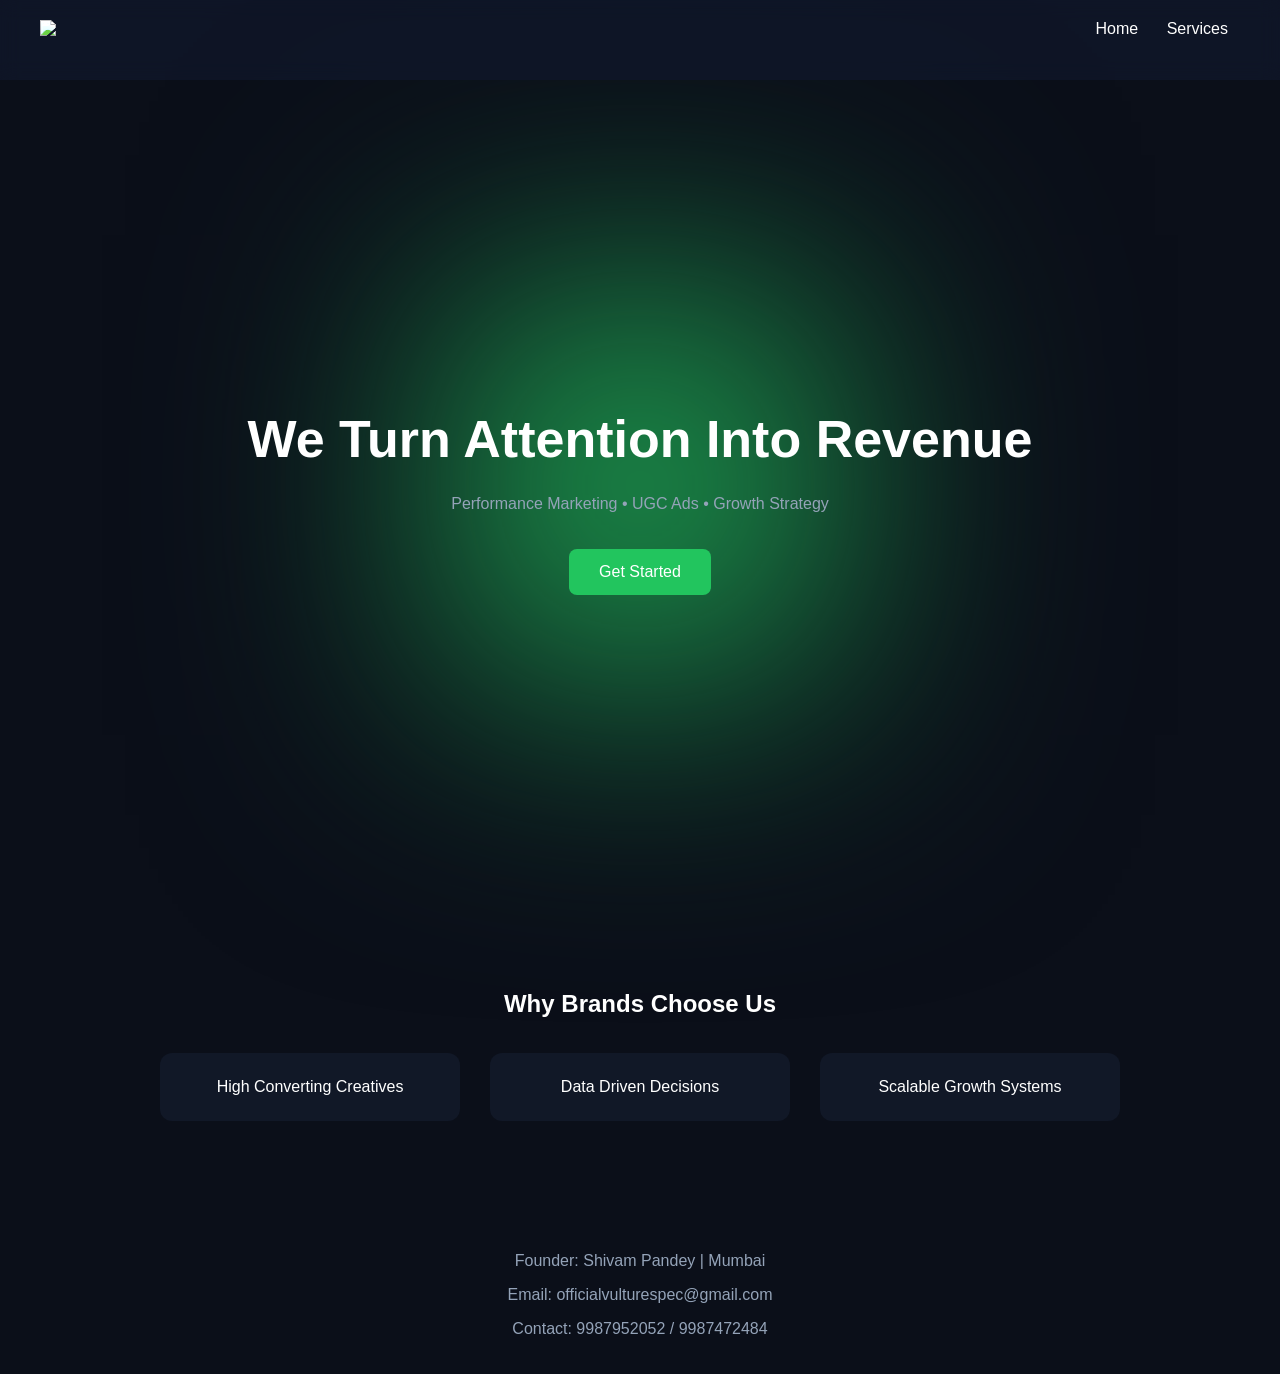
==== index.html @ 2febc440 "Add logo image to navigation bar" ====
<!DOCTYPE html>
<html>
<head>
<title>Vulture Spec Marketing Agency</title>
<meta name="viewport" content="width=device-width, initial-scale=1.0">

<style>
body{margin:0;font-family:Arial;background:#0b0f19;color:#fff;overflow-x:hidden}

/* NAV */
nav{display:flex;justify-content:space-between;padding:20px 40px;background:rgba(15,23,42,0.8);position:sticky;top:0;backdrop-filter:blur(10px)}
nav a{color:#fff;text-decoration:none;margin:0 12px}

/* HERO */
.hero{height:90vh;display:flex;flex-direction:column;justify-content:center;align-items:center;text-align:center;position:relative}

/* Animated gradient */
.hero::before{
content:"";
position:absolute;
width:500px;height:500px;
background:radial-gradient(circle,#22c55e,#0b0f19);
filter:blur(120px);
animation:move 6s infinite alternate;
z-index:-1;
}

@keyframes move{
0%{transform:translate(-100px,-50px)}
100%{transform:translate(100px,50px)}
}

h1{font-size:52px;margin-bottom:10px;animation:fade 1.5s ease}
p{color:#94a3b8;animation:fade 2s ease}

@keyframes fade{
from{opacity:0;transform:translateY(20px)}
to{opacity:1;transform:translateY(0)}
}

.btn{
margin-top:20px;
background:#22c55e;
padding:14px 30px;
color:#fff;
text-decoration:none;
border-radius:8px;
transition:0.3s;
}
.btn:hover{transform:scale(1.05)}

/* SECTION */
.section{padding:80px 20px;text-align:center}

.cards{display:flex;flex-wrap:wrap;justify-content:center}

.card{
background:#111827;
margin:15px;
padding:25px;
border-radius:12px;
width:250px;
transition:0.3s;
}
.card:hover{transform:translateY(-10px)}

/* SCROLL ANIMATION */
.hidden{opacity:0;transform:translateY(40px);transition:1s}
.show{opacity:1;transform:translateY(0)}

footer{padding:20px;text-align:center;color:#94a3b8}
</style>
</head>

<body>

<nav>
<img src="logo.png" style="height:40px; filter:brightness(1.2);">
<div>
<a href="index.html">Home</a>
<a href="services.html">Services</a>
</div>
</nav>

<div class="hero">
<h1>We Turn Attention Into Revenue</h1>
<p>Performance Marketing • UGC Ads • Growth Strategy</p>
<a href="services.html" class="btn">Get Started</a>
</div>

<div class="section">
<h2 class="hidden">Why Brands Choose Us</h2>

<div class="cards">
<div class="card hidden">High Converting Creatives</div>
<div class="card hidden">Data Driven Decisions</div>
<div class="card hidden">Scalable Growth Systems</div>
</div>
</div>

<footer>
<p>Founder: Shivam Pandey | Mumbai</p>
<p>Email: officialvulturespec@gmail.com</p>
<p>Contact: 9987952052 / 9987472484</p>
</footer>

<script>
// scroll animation
const observer = new IntersectionObserver(entries=>{
entries.forEach(entry=>{
if(entry.isIntersecting){
entry.target.classList.add("show");
}
});
});

document.querySelectorAll('.hidden').forEach(el=>observer.observe(el));
</script>

</body>
</html>
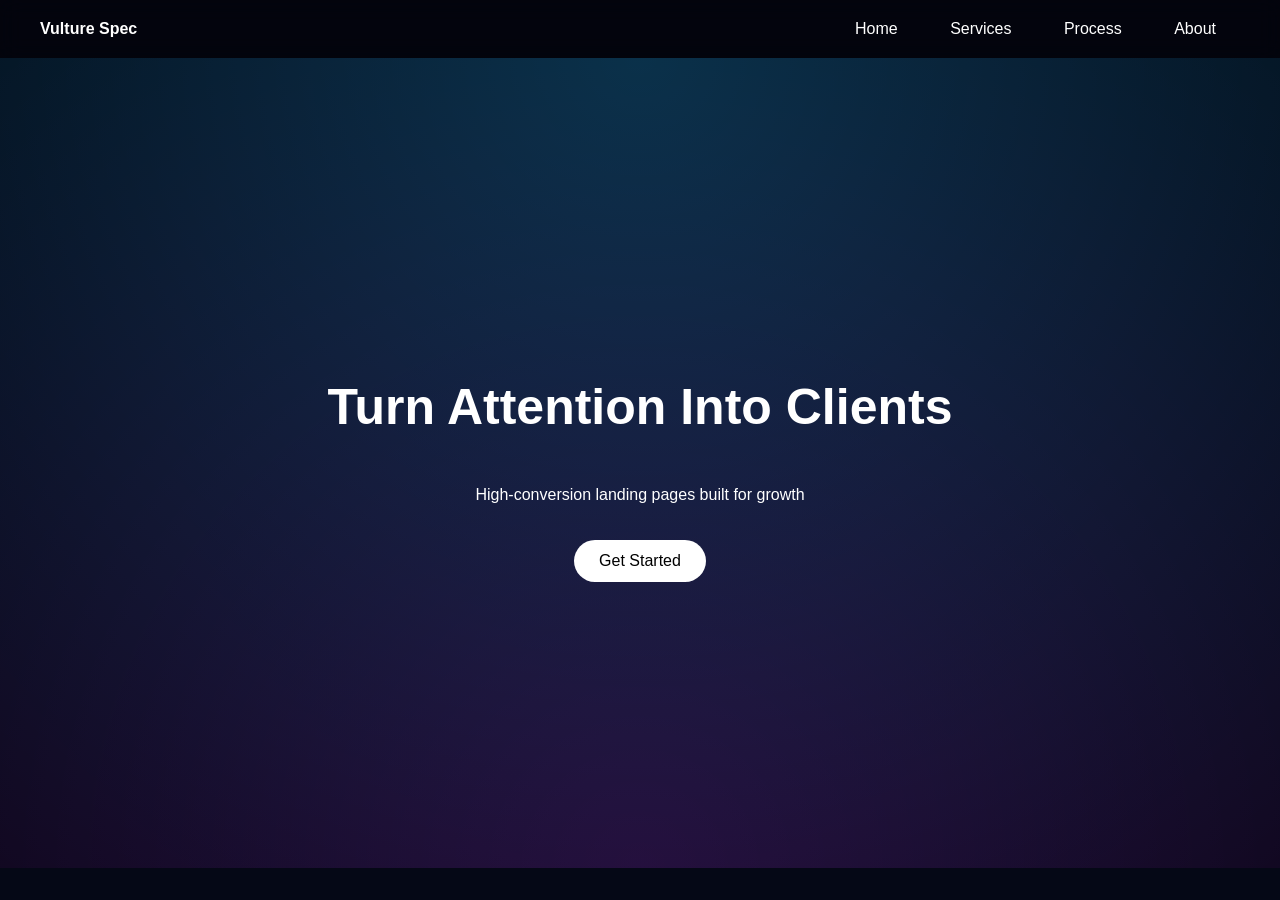
==== commit 0f7943df: "Revise index.html structure and content" ====
--- a/index.html
+++ b/index.html
@@ -1,121 +1,26 @@
 <!DOCTYPE html>
 <html>
 <head>
-<title>Vulture Spec Marketing Agency</title>
-<meta name="viewport" content="width=device-width, initial-scale=1.0">
-
-<style>
-body{margin:0;font-family:Arial;background:#0b0f19;color:#fff;overflow-x:hidden}
-
-/* NAV */
-nav{display:flex;justify-content:space-between;padding:20px 40px;background:rgba(15,23,42,0.8);position:sticky;top:0;backdrop-filter:blur(10px)}
-nav a{color:#fff;text-decoration:none;margin:0 12px}
-
-/* HERO */
-.hero{height:90vh;display:flex;flex-direction:column;justify-content:center;align-items:center;text-align:center;position:relative}
-
-/* Animated gradient */
-.hero::before{
-content:"";
-position:absolute;
-width:500px;height:500px;
-background:radial-gradient(circle,#22c55e,#0b0f19);
-filter:blur(120px);
-animation:move 6s infinite alternate;
-z-index:-1;
-}
-
-@keyframes move{
-0%{transform:translate(-100px,-50px)}
-100%{transform:translate(100px,50px)}
-}
-
-h1{font-size:52px;margin-bottom:10px;animation:fade 1.5s ease}
-p{color:#94a3b8;animation:fade 2s ease}
-
-@keyframes fade{
-from{opacity:0;transform:translateY(20px)}
-to{opacity:1;transform:translateY(0)}
-}
-
-.btn{
-margin-top:20px;
-background:#22c55e;
-padding:14px 30px;
-color:#fff;
-text-decoration:none;
-border-radius:8px;
-transition:0.3s;
-}
-.btn:hover{transform:scale(1.05)}
-
-/* SECTION */
-.section{padding:80px 20px;text-align:center}
-
-.cards{display:flex;flex-wrap:wrap;justify-content:center}
-
-.card{
-background:#111827;
-margin:15px;
-padding:25px;
-border-radius:12px;
-width:250px;
-transition:0.3s;
-}
-.card:hover{transform:translateY(-10px)}
-
-/* SCROLL ANIMATION */
-.hidden{opacity:0;transform:translateY(40px);transition:1s}
-.show{opacity:1;transform:translateY(0)}
-
-footer{padding:20px;text-align:center;color:#94a3b8}
-</style>
+  <title>Vulture Spec - Home</title>
+  <link rel="stylesheet" href="style.css">
 </head>
-
 <body>
 
-<nav>
-<img src="logo.png" style="height:40px; filter:brightness(1.2);">
-<div>
-<a href="index.html">Home</a>
-<a href="services.html">Services</a>
+<div class="nav">
+  <div><b>Vulture Spec</b></div>
+  <div>
+    <a href="index.html">Home</a>
+    <a href="services.html">Services</a>
+    <a href="process.html">Process</a>
+    <a href="about.html">About</a>
+  </div>
 </div>
-</nav>
 
 <div class="hero">
-<h1>We Turn Attention Into Revenue</h1>
-<p>Performance Marketing • UGC Ads • Growth Strategy</p>
-<a href="services.html" class="btn">Get Started</a>
+  <h1>Turn Attention Into Clients</h1>
+  <p>High-conversion landing pages built for growth</p>
+  <a class="btn" href="services.html">Get Started</a>
 </div>
-
-<div class="section">
-<h2 class="hidden">Why Brands Choose Us</h2>
-
-<div class="cards">
-<div class="card hidden">High Converting Creatives</div>
-<div class="card hidden">Data Driven Decisions</div>
-<div class="card hidden">Scalable Growth Systems</div>
-</div>
-</div>
-
-<footer>
-<p>Founder: Shivam Pandey | Mumbai</p>
-<p>Email: officialvulturespec@gmail.com</p>
-<p>Contact: 9987952052 / 9987472484</p>
-</footer>
-
-<script>
-// scroll animation
-const observer = new IntersectionObserver(entries=>{
-entries.forEach(entry=>{
-if(entry.isIntersecting){
-entry.target.classList.add("show");
-}
-});
-});
-
-document.querySelectorAll('.hidden').forEach(el=>observer.observe(el));
-</script>
 
 </body>
 </html>
--- a/style.css
+++ b/style.css
@@ -0,0 +1,89 @@
+body {
+  margin: 0;
+  font-family: Arial, sans-serif;
+  background: #050816;
+  color: white;
+  overflow-x: hidden;
+}
+
+a {
+  color: white;
+  text-decoration: none;
+}
+
+.nav {
+  display: flex;
+  justify-content: space-between;
+  padding: 20px 40px;
+  background: rgba(0,0,0,0.4);
+  backdrop-filter: blur(10px);
+  position: sticky;
+  top: 0;
+}
+
+.nav a {
+  margin: 0 10px;
+  padding: 8px 14px;
+  border-radius: 20px;
+  transition: 0.3s;
+}
+
+.nav a:hover {
+  background: white;
+  color: black;
+}
+
+.hero {
+  height: 90vh;
+  display: flex;
+  align-items: center;
+  justify-content: center;
+  text-align: center;
+  flex-direction: column;
+  background: radial-gradient(circle at top, #00d4ff33, transparent),
+              radial-gradient(circle at bottom, #ff00ff22, transparent);
+}
+
+h1 {
+  font-size: 50px;
+  animation: float 4s ease-in-out infinite;
+}
+
+@keyframes float {
+  0% { transform: translateY(0px); }
+  50% { transform: translateY(-10px); }
+  100% { transform: translateY(0px); }
+}
+
+.btn {
+  padding: 12px 25px;
+  background: white;
+  color: black;
+  border-radius: 30px;
+  margin-top: 20px;
+  display: inline-block;
+  transition: 0.3s;
+}
+
+.btn:hover {
+  transform: scale(1.1);
+}
+
+.section {
+  padding: 80px 40px;
+  text-align: center;
+}
+
+.card {
+  background: rgba(255,255,255,0.05);
+  padding: 20px;
+  border-radius: 20px;
+  margin: 20px;
+  display: inline-block;
+  width: 250px;
+  transition: 0.3s;
+}
+
+.card:hover {
+  transform: translateY(-10px);
+}
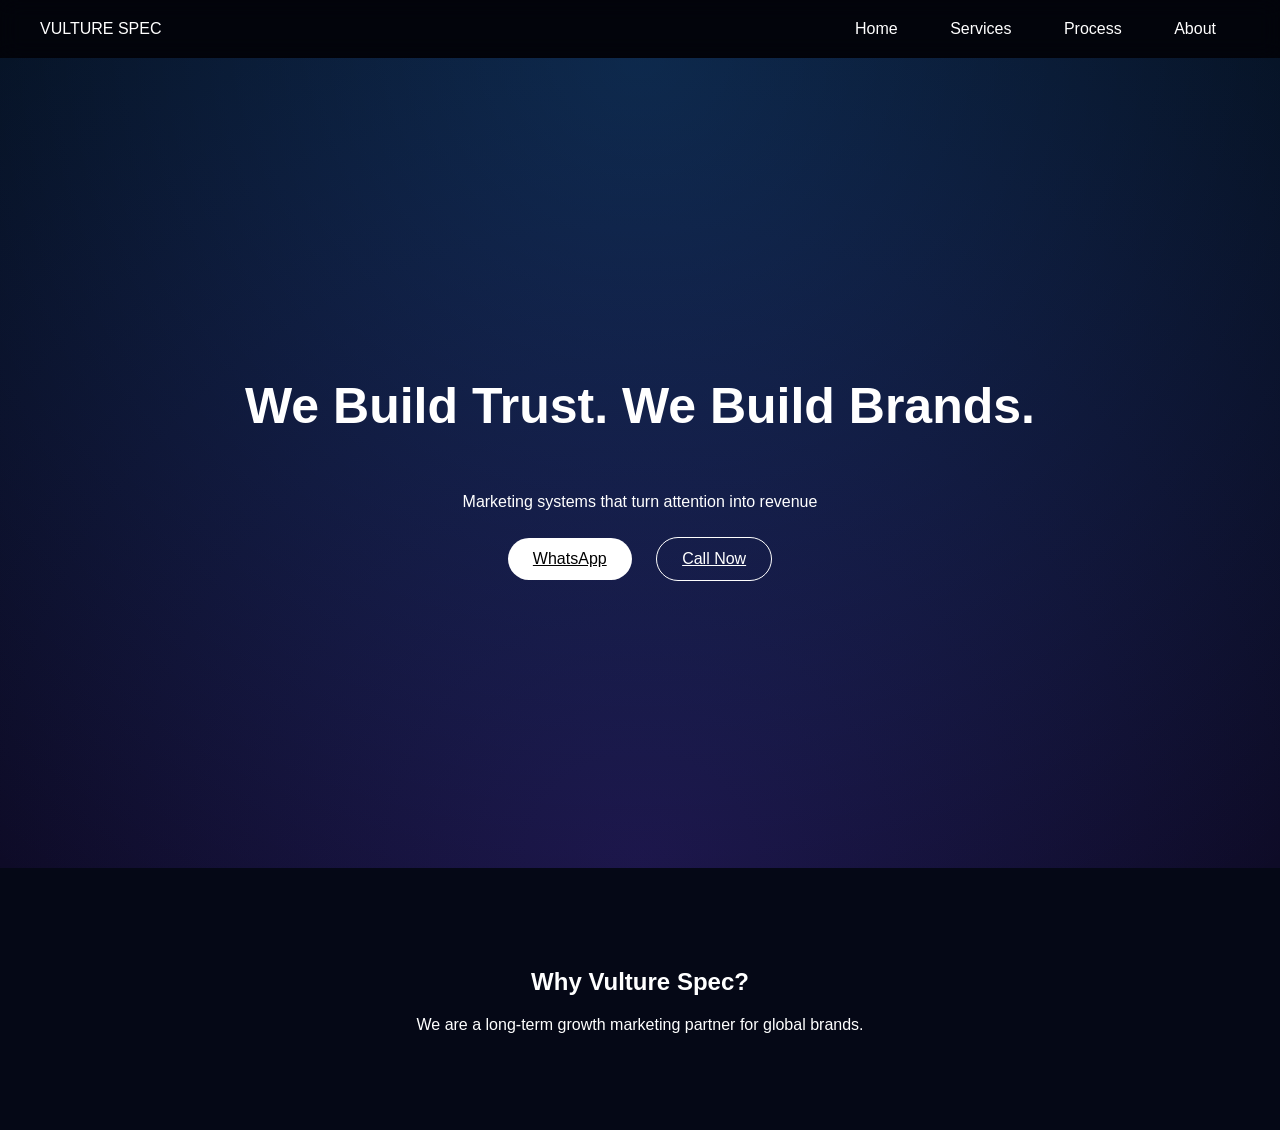
==== commit 97f04016: "Revise homepage title and hero section content Updated the title and content for the homepage, enhan" ====
--- a/index.html
+++ b/index.html
@@ -1,13 +1,15 @@
 <!DOCTYPE html>
 <html>
 <head>
-  <title>Vulture Spec - Home</title>
-  <link rel="stylesheet" href="style.css">
+  <meta charset="UTF-8" />
+  <meta name="viewport" content="width=device-width, initial-scale=1.0"/>
+  <title>Vulture Spec - Marketing Agency</title>
+  <link rel="stylesheet" href="style.css"/>
 </head>
 <body>
 
 <div class="nav">
-  <div><b>Vulture Spec</b></div>
+  <div class="logo">VULTURE SPEC</div>
   <div>
     <a href="index.html">Home</a>
     <a href="services.html">Services</a>
@@ -16,11 +18,20 @@
   </div>
 </div>
 
-<div class="hero">
-  <h1>Turn Attention Into Clients</h1>
-  <p>High-conversion landing pages built for growth</p>
-  <a class="btn" href="services.html">Get Started</a>
-</div>
+<section class="hero">
+  <h1>We Build Trust. We Build Brands.</h1>
+  <p>Marketing systems that turn attention into revenue</p>
+
+  <div class="cta">
+    <a class="btn" href="https://wa.me/919987952052" target="_blank">WhatsApp</a>
+    <a class="btn outline" href="tel:9987472484">Call Now</a>
+  </div>
+</section>
+
+<section class="section">
+  <h2>Why Vulture Spec?</h2>
+  <p>We are a long-term growth marketing partner for global brands.</p>
+</section>
 
 </body>
 </html>
--- a/style.css
+++ b/style.css
@@ -1,21 +1,16 @@
 body {
   margin: 0;
-  font-family: Arial, sans-serif;
+  font-family: Arial;
   background: #050816;
   color: white;
-  overflow-x: hidden;
 }
 
-a {
-  color: white;
-  text-decoration: none;
-}
-
+/* NAV */
 .nav {
   display: flex;
   justify-content: space-between;
   padding: 20px 40px;
-  background: rgba(0,0,0,0.4);
+  background: rgba(0,0,0,0.5);
   backdrop-filter: blur(10px);
   position: sticky;
   top: 0;
@@ -23,9 +18,10 @@
 
 .nav a {
   margin: 0 10px;
+  color: white;
+  text-decoration: none;
   padding: 8px 14px;
   border-radius: 20px;
-  transition: 0.3s;
 }
 
 .nav a:hover {
@@ -33,35 +29,38 @@
   color: black;
 }
 
+/* HERO */
 .hero {
   height: 90vh;
   display: flex;
+  flex-direction: column;
   align-items: center;
   justify-content: center;
   text-align: center;
-  flex-direction: column;
-  background: radial-gradient(circle at top, #00d4ff33, transparent),
-              radial-gradient(circle at bottom, #ff00ff22, transparent);
+
+  background: radial-gradient(circle at top, #1aa7ff33, transparent),
+              radial-gradient(circle at bottom, #7b2ff733, transparent);
 }
 
-h1 {
+.hero h1 {
   font-size: 50px;
   animation: float 4s ease-in-out infinite;
 }
 
 @keyframes float {
-  0% { transform: translateY(0px); }
-  50% { transform: translateY(-10px); }
-  100% { transform: translateY(0px); }
+  0% { transform: translateY(0); }
+  50% { transform: translateY(-12px); }
+  100% { transform: translateY(0); }
 }
 
+/* BUTTON */
 .btn {
+  display: inline-block;
   padding: 12px 25px;
   background: white;
   color: black;
   border-radius: 30px;
-  margin-top: 20px;
-  display: inline-block;
+  margin: 10px;
   transition: 0.3s;
 }
 
@@ -69,18 +68,31 @@
   transform: scale(1.1);
 }
 
+.outline {
+  background: transparent;
+  border: 1px solid white;
+  color: white;
+}
+
+/* SECTIONS */
 .section {
   padding: 80px 40px;
   text-align: center;
 }
 
+/* CARDS */
+.grid {
+  display: flex;
+  flex-wrap: wrap;
+  justify-content: center;
+}
+
 .card {
   background: rgba(255,255,255,0.05);
   padding: 20px;
+  margin: 15px;
   border-radius: 20px;
-  margin: 20px;
-  display: inline-block;
-  width: 250px;
+  width: 220px;
   transition: 0.3s;
 }
 
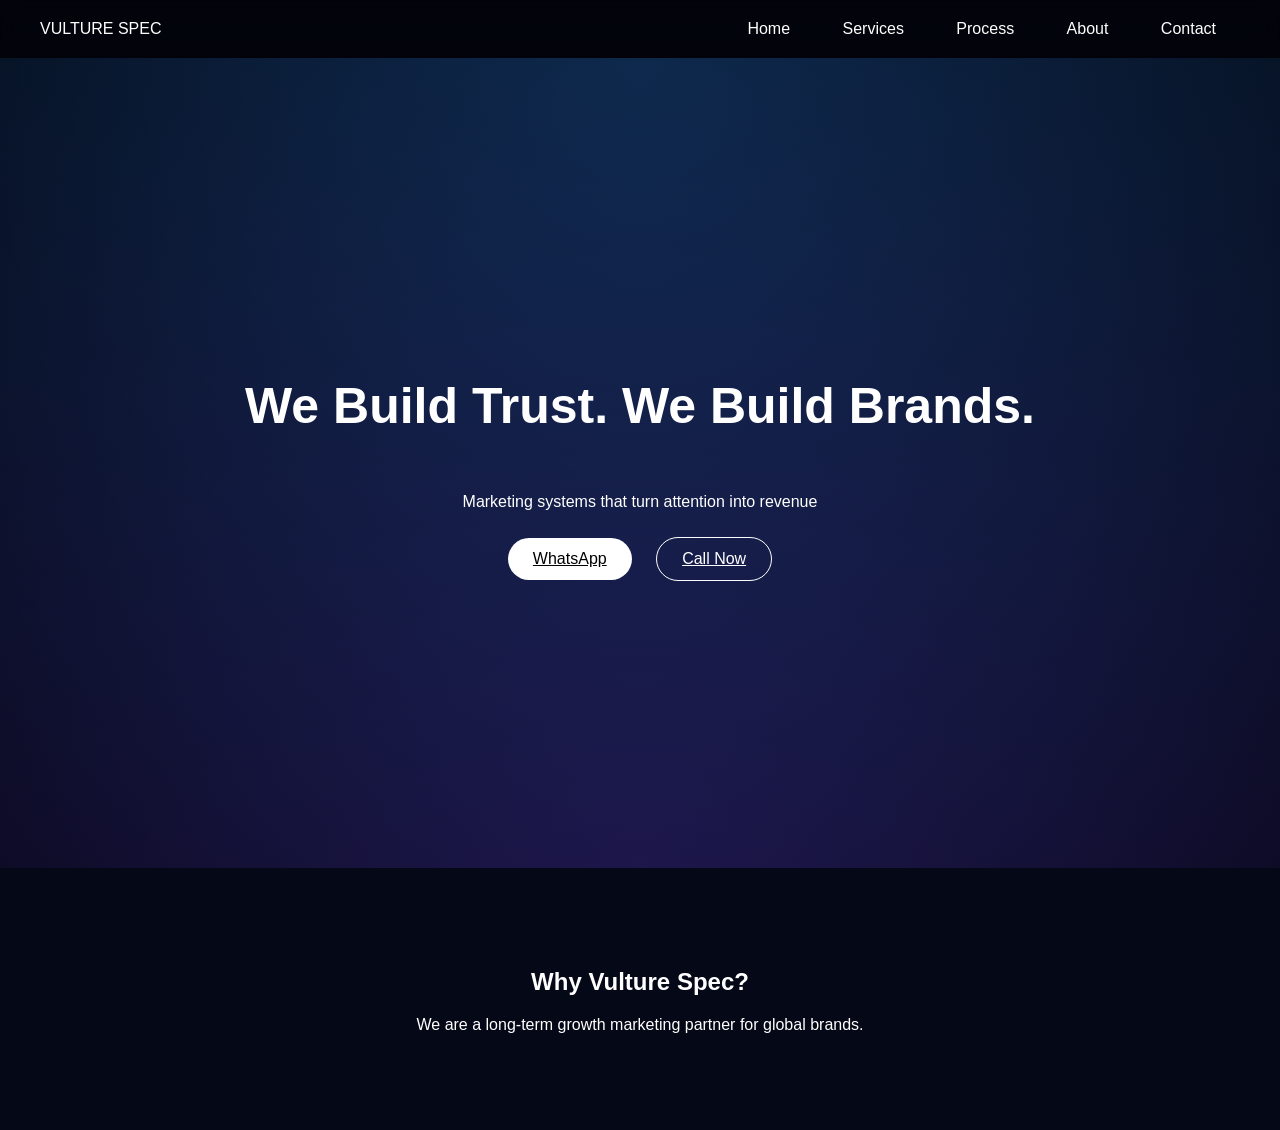
==== commit c3e81a0f: "Add 'Contact' link to navigation" ====
--- a/index.html
+++ b/index.html
@@ -15,6 +15,7 @@
     <a href="services.html">Services</a>
     <a href="process.html">Process</a>
     <a href="about.html">About</a>
+    <a href="contact.html">Contact</a>
   </div>
 </div>
 
--- a/style.css
+++ b/style.css
@@ -99,3 +99,32 @@
 .card:hover {
   transform: translateY(-10px);
 }
+@media (max-width: 768px) {
+
+.nav {
+    flex-direction: column;
+    align-items: center;
+}
+
+.nav a {
+    margin: 10px 0;
+}
+
+.hero h1 {
+    font-size: 36px;
+    text-align: center;
+}
+
+.hero p {
+    text-align: center;
+    font-size: 16px;
+}
+
+.btn {
+    display: block;
+    width: 80%;
+    margin: 10px auto;
+    text-align: center;
+}
+
+}
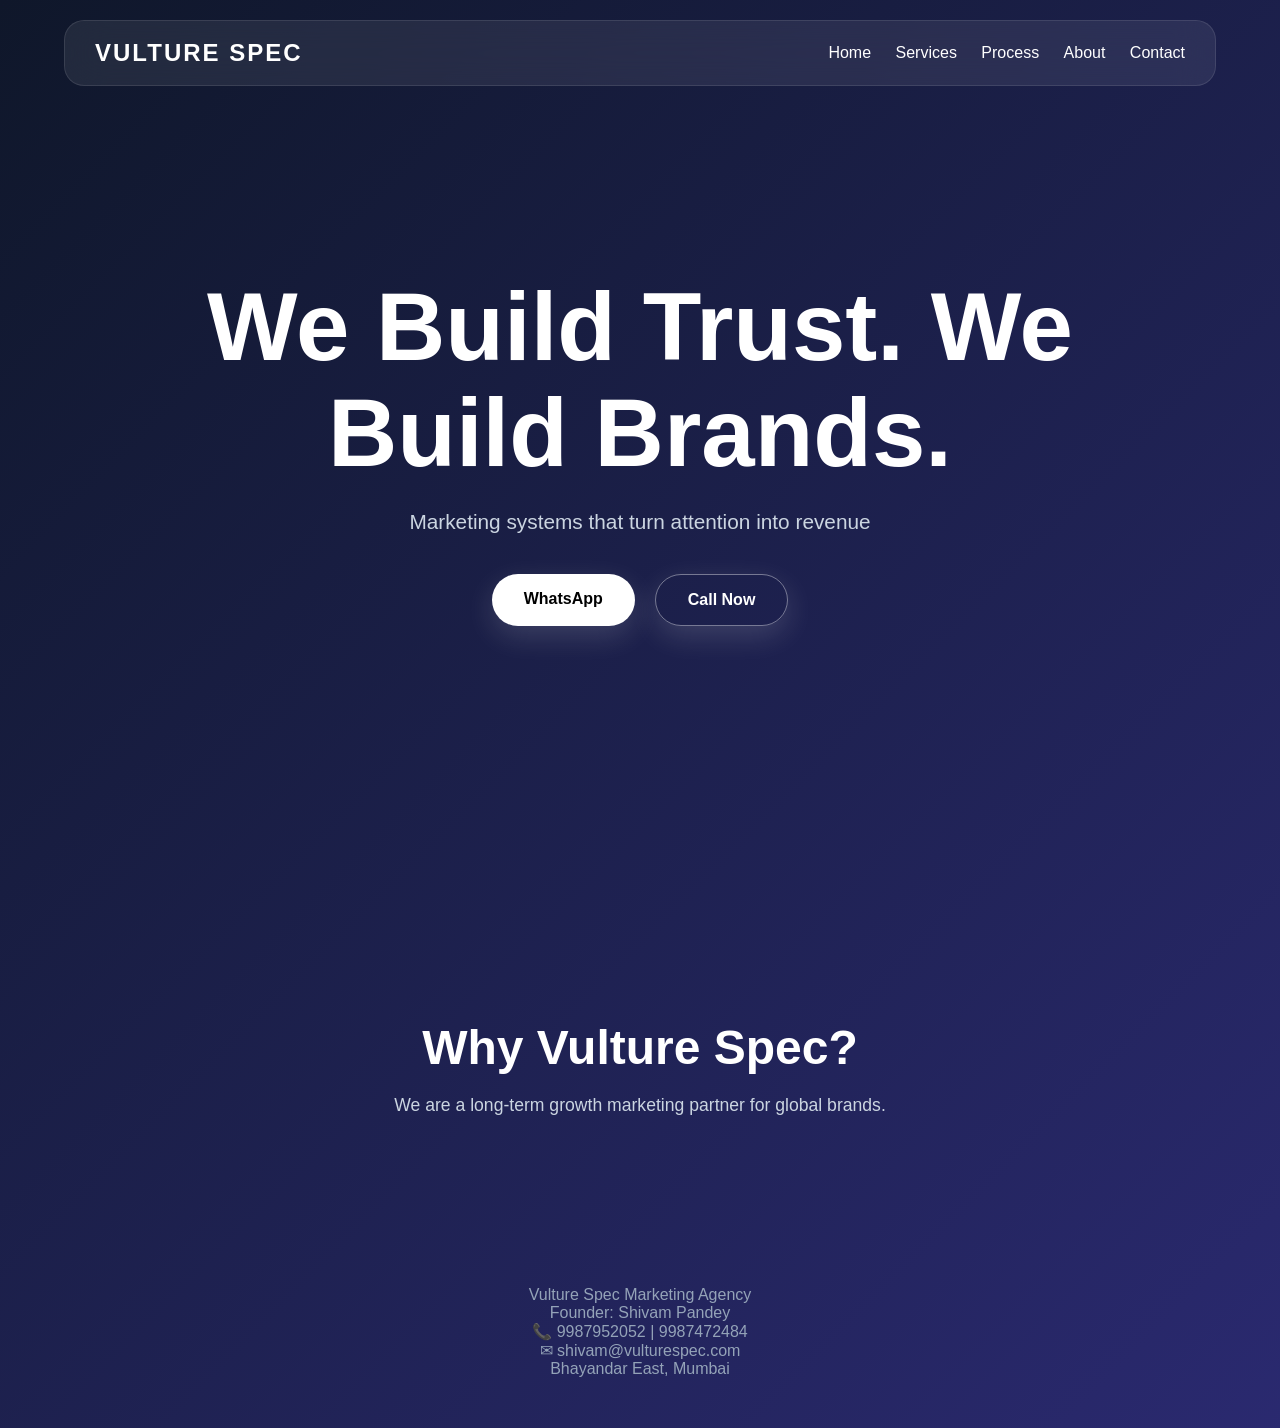
==== commit 48f0be27: "Add footer with contact and founder information Added footer section with contact information and fo" ====
--- a/index.html
+++ b/index.html
@@ -34,5 +34,18 @@
   <p>We are a long-term growth marketing partner for global brands.</p>
 </section>
 
+  <footer>
+
+<p>Vulture Spec Marketing Agency</p>
+
+<p>Founder: Shivam Pandey</p>
+
+<p>📞 9987952052 | 9987472484</p>
+
+<p>✉ shivam@vulturespec.com</p>
+
+<p>Bhayandar East, Mumbai</p>
+
+</footer>
 </body>
 </html>
--- a/style.css
+++ b/style.css
@@ -1,130 +1,321 @@
-body {
-  margin: 0;
-  font-family: Arial;
-  background: #050816;
-  color: white;
-}
-
-/* NAV */
-.nav {
-  display: flex;
-  justify-content: space-between;
-  padding: 20px 40px;
-  background: rgba(0,0,0,0.5);
-  backdrop-filter: blur(10px);
-  position: sticky;
-  top: 0;
-}
-
-.nav a {
-  margin: 0 10px;
-  color: white;
-  text-decoration: none;
-  padding: 8px 14px;
-  border-radius: 20px;
-}
-
-.nav a:hover {
-  background: white;
-  color: black;
+*{
+margin:0;
+padding:0;
+box-sizing:border-box;
+}
+
+html{
+scroll-behavior:smooth;
+}
+
+body{
+font-family:Inter,Segoe UI,sans-serif;
+color:white;
+overflow-x:hidden;
+
+background:linear-gradient(
+-45deg,
+#020617,
+#0f172a,
+#1e1b4b,
+#312e81,
+#0f172a
+);
+
+background-size:500% 500%;
+
+animation:gradientMove 15s ease infinite;
+}
+
+@keyframes gradientMove{
+0%{background-position:0% 50%;}
+50%{background-position:100% 50%;}
+100%{background-position:0% 50%;}
+}
+
+/* NAVBAR */
+
+.nav{
+position:fixed;
+top:20px;
+left:50%;
+transform:translateX(-50%);
+
+width:90%;
+max-width:1200px;
+
+display:flex;
+justify-content:space-between;
+align-items:center;
+
+padding:18px 30px;
+
+background:rgba(255,255,255,0.08);
+
+backdrop-filter:blur(20px);
+
+border:1px solid rgba(255,255,255,0.1);
+
+border-radius:20px;
+
+z-index:999;
+}
+
+.logo{
+font-size:24px;
+font-weight:800;
+letter-spacing:2px;
+}
+
+.nav a{
+color:white;
+text-decoration:none;
+margin-left:20px;
+transition:0.3s;
+font-weight:500;
+}
+
+.nav a:hover{
+color:#60a5fa;
 }
 
 /* HERO */
-.hero {
-  height: 90vh;
-  display: flex;
-  flex-direction: column;
-  align-items: center;
-  justify-content: center;
-  text-align: center;
-
-  background: radial-gradient(circle at top, #1aa7ff33, transparent),
-              radial-gradient(circle at bottom, #7b2ff733, transparent);
-}
-
-.hero h1 {
-  font-size: 50px;
-  animation: float 4s ease-in-out infinite;
-}
-
-@keyframes float {
-  0% { transform: translateY(0); }
-  50% { transform: translateY(-12px); }
-  100% { transform: translateY(0); }
-}
-
-/* BUTTON */
-.btn {
-  display: inline-block;
-  padding: 12px 25px;
-  background: white;
-  color: black;
-  border-radius: 30px;
-  margin: 10px;
-  transition: 0.3s;
-}
-
-.btn:hover {
-  transform: scale(1.1);
-}
-
-.outline {
-  background: transparent;
-  border: 1px solid white;
-  color: white;
-}
-
-/* SECTIONS */
-.section {
-  padding: 80px 40px;
-  text-align: center;
+
+.hero{
+
+min-height:100vh;
+
+display:flex;
+flex-direction:column;
+
+justify-content:center;
+align-items:center;
+
+text-align:center;
+
+padding:20px;
+}
+
+.hero h1{
+
+font-size:clamp(3rem,8vw,6rem);
+
+font-weight:800;
+
+line-height:1.1;
+
+max-width:1000px;
+
+animation:float 5s ease-in-out infinite;
+}
+
+.hero p{
+
+margin-top:25px;
+
+font-size:1.3rem;
+
+color:#cbd5e1;
+
+max-width:700px;
+}
+
+@keyframes float{
+
+0%{
+transform:translateY(0);
+}
+
+50%{
+transform:translateY(-15px);
+}
+
+100%{
+transform:translateY(0);
+}
+
+}
+
+.cta{
+
+margin-top:40px;
+
+display:flex;
+
+gap:20px;
+
+flex-wrap:wrap;
+
+justify-content:center;
+}
+
+.btn{
+
+padding:16px 32px;
+
+border-radius:999px;
+
+text-decoration:none;
+
+font-weight:700;
+
+transition:0.3s;
+
+background:white;
+
+color:black;
+
+box-shadow:0 10px 30px rgba(255,255,255,0.15);
+}
+
+.btn:hover{
+
+transform:translateY(-5px) scale(1.03);
+
+box-shadow:0 20px 40px rgba(255,255,255,0.25);
+}
+
+.outline{
+
+background:transparent;
+
+border:1px solid rgba(255,255,255,0.4);
+
+color:white;
+}
+
+/* SECTION */
+
+.section{
+
+padding:120px 20px;
+
+max-width:1200px;
+
+margin:auto;
+
+text-align:center;
+}
+
+.section h2{
+
+font-size:3rem;
+
+margin-bottom:20px;
+}
+
+.section p{
+
+font-size:1.1rem;
+
+color:#cbd5e1;
+
+max-width:800px;
+
+margin:auto;
 }
 
 /* CARDS */
-.grid {
-  display: flex;
-  flex-wrap: wrap;
-  justify-content: center;
-}
-
-.card {
-  background: rgba(255,255,255,0.05);
-  padding: 20px;
-  margin: 15px;
-  border-radius: 20px;
-  width: 220px;
-  transition: 0.3s;
-}
-
-.card:hover {
-  transform: translateY(-10px);
-}
-@media (max-width: 768px) {
-
-.nav {
-    flex-direction: column;
-    align-items: center;
-}
-
-.nav a {
-    margin: 10px 0;
-}
-
-.hero h1 {
-    font-size: 36px;
-    text-align: center;
-}
-
-.hero p {
-    text-align: center;
-    font-size: 16px;
-}
-
-.btn {
-    display: block;
-    width: 80%;
-    margin: 10px auto;
-    text-align: center;
-}
-
-}
+
+.grid{
+
+display:grid;
+
+grid-template-columns:
+repeat(auto-fit,minmax(250px,1fr));
+
+gap:25px;
+
+margin-top:50px;
+}
+
+.card{
+
+background:rgba(255,255,255,0.06);
+
+backdrop-filter:blur(20px);
+
+padding:30px;
+
+border-radius:24px;
+
+border:1px solid rgba(255,255,255,0.1);
+
+transition:0.4s;
+}
+
+.card:hover{
+
+transform:translateY(-10px);
+
+background:rgba(255,255,255,0.1);
+}
+
+/* FOOTER */
+
+footer{
+
+padding:50px 20px;
+
+text-align:center;
+
+color:#94a3b8;
+}
+
+/* MOBILE */
+
+@media(max-width:768px){
+
+.nav{
+
+flex-direction:column;
+
+gap:15px;
+
+padding:20px;
+}
+
+.nav div:last-child{
+
+display:flex;
+
+flex-wrap:wrap;
+
+justify-content:center;
+}
+
+.nav a{
+
+margin:5px;
+}
+
+.hero h1{
+
+font-size:2.5rem;
+}
+
+.hero p{
+
+font-size:1rem;
+}
+
+.cta{
+
+flex-direction:column;
+
+width:100%;
+}
+
+.btn{
+
+width:100%;
+max-width:320px;
+margin:auto;
+}
+
+.section h2{
+
+font-size:2rem;
+}
+
+}
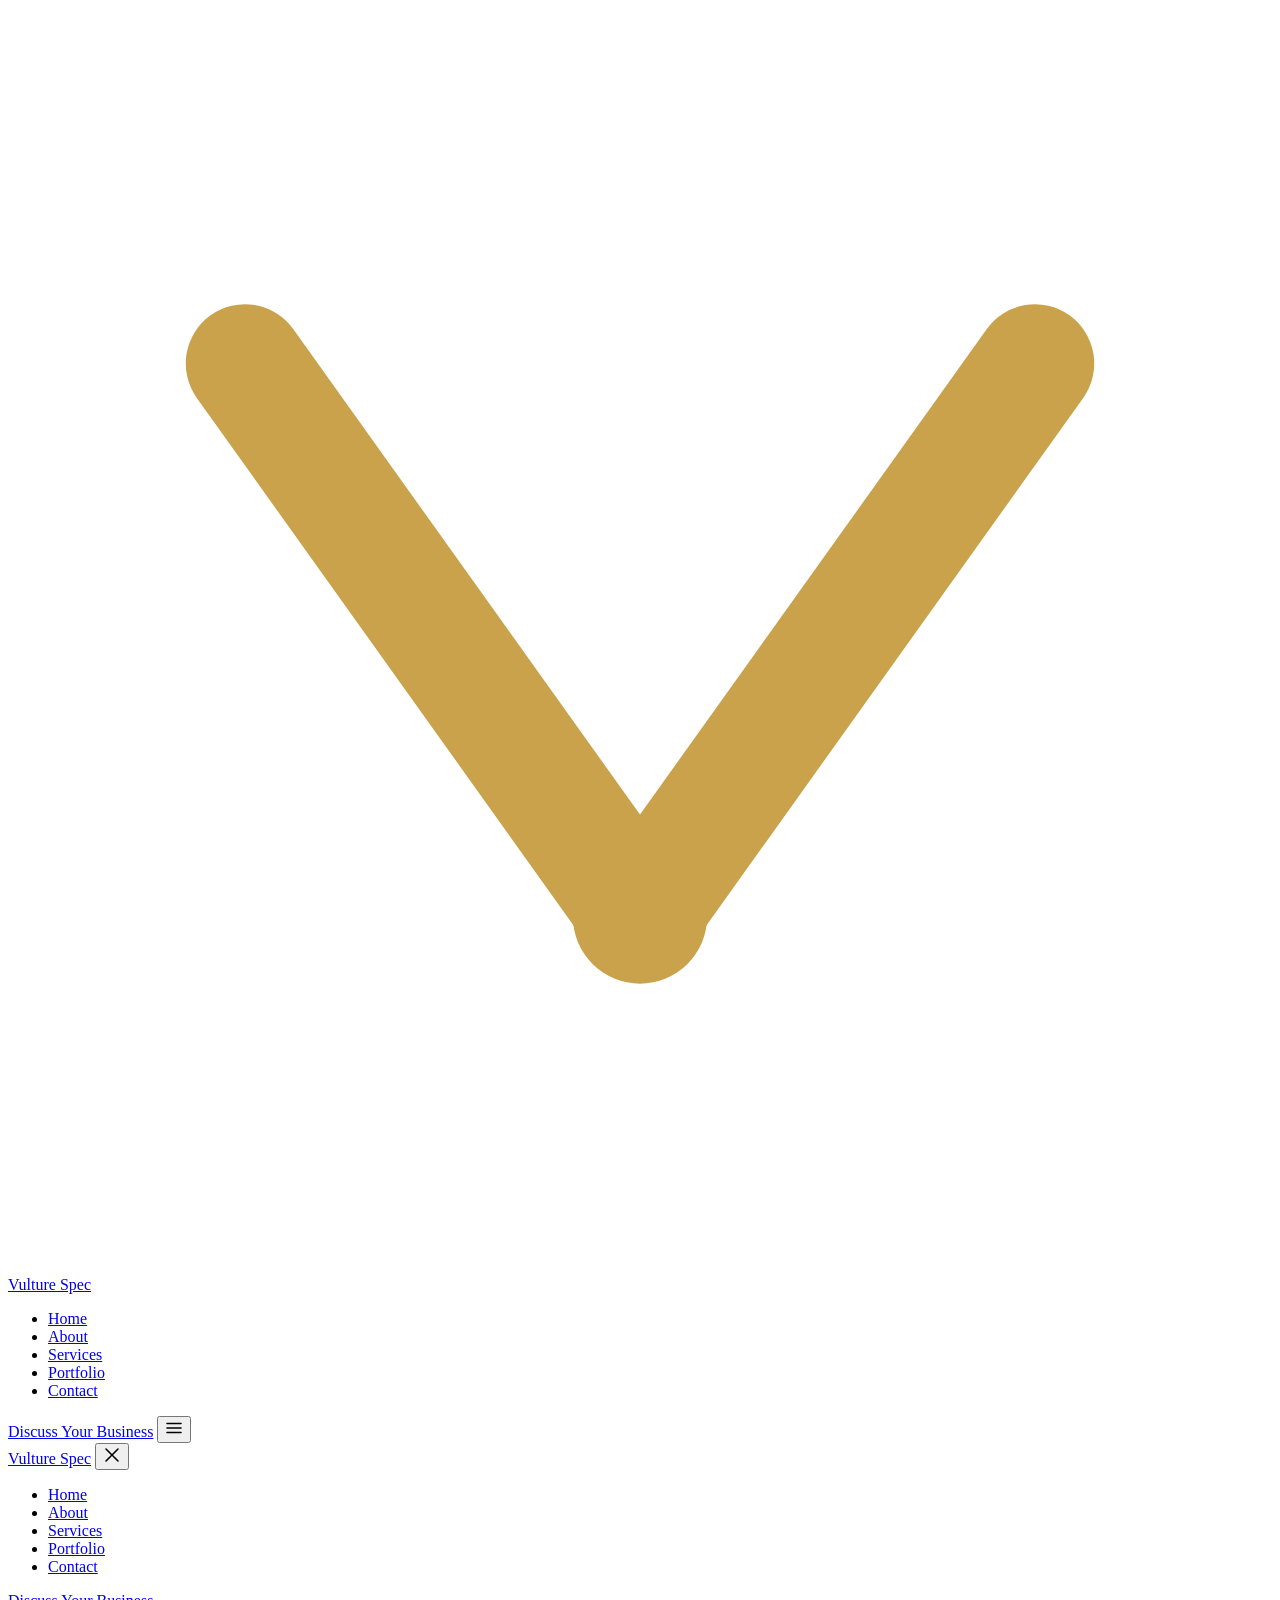
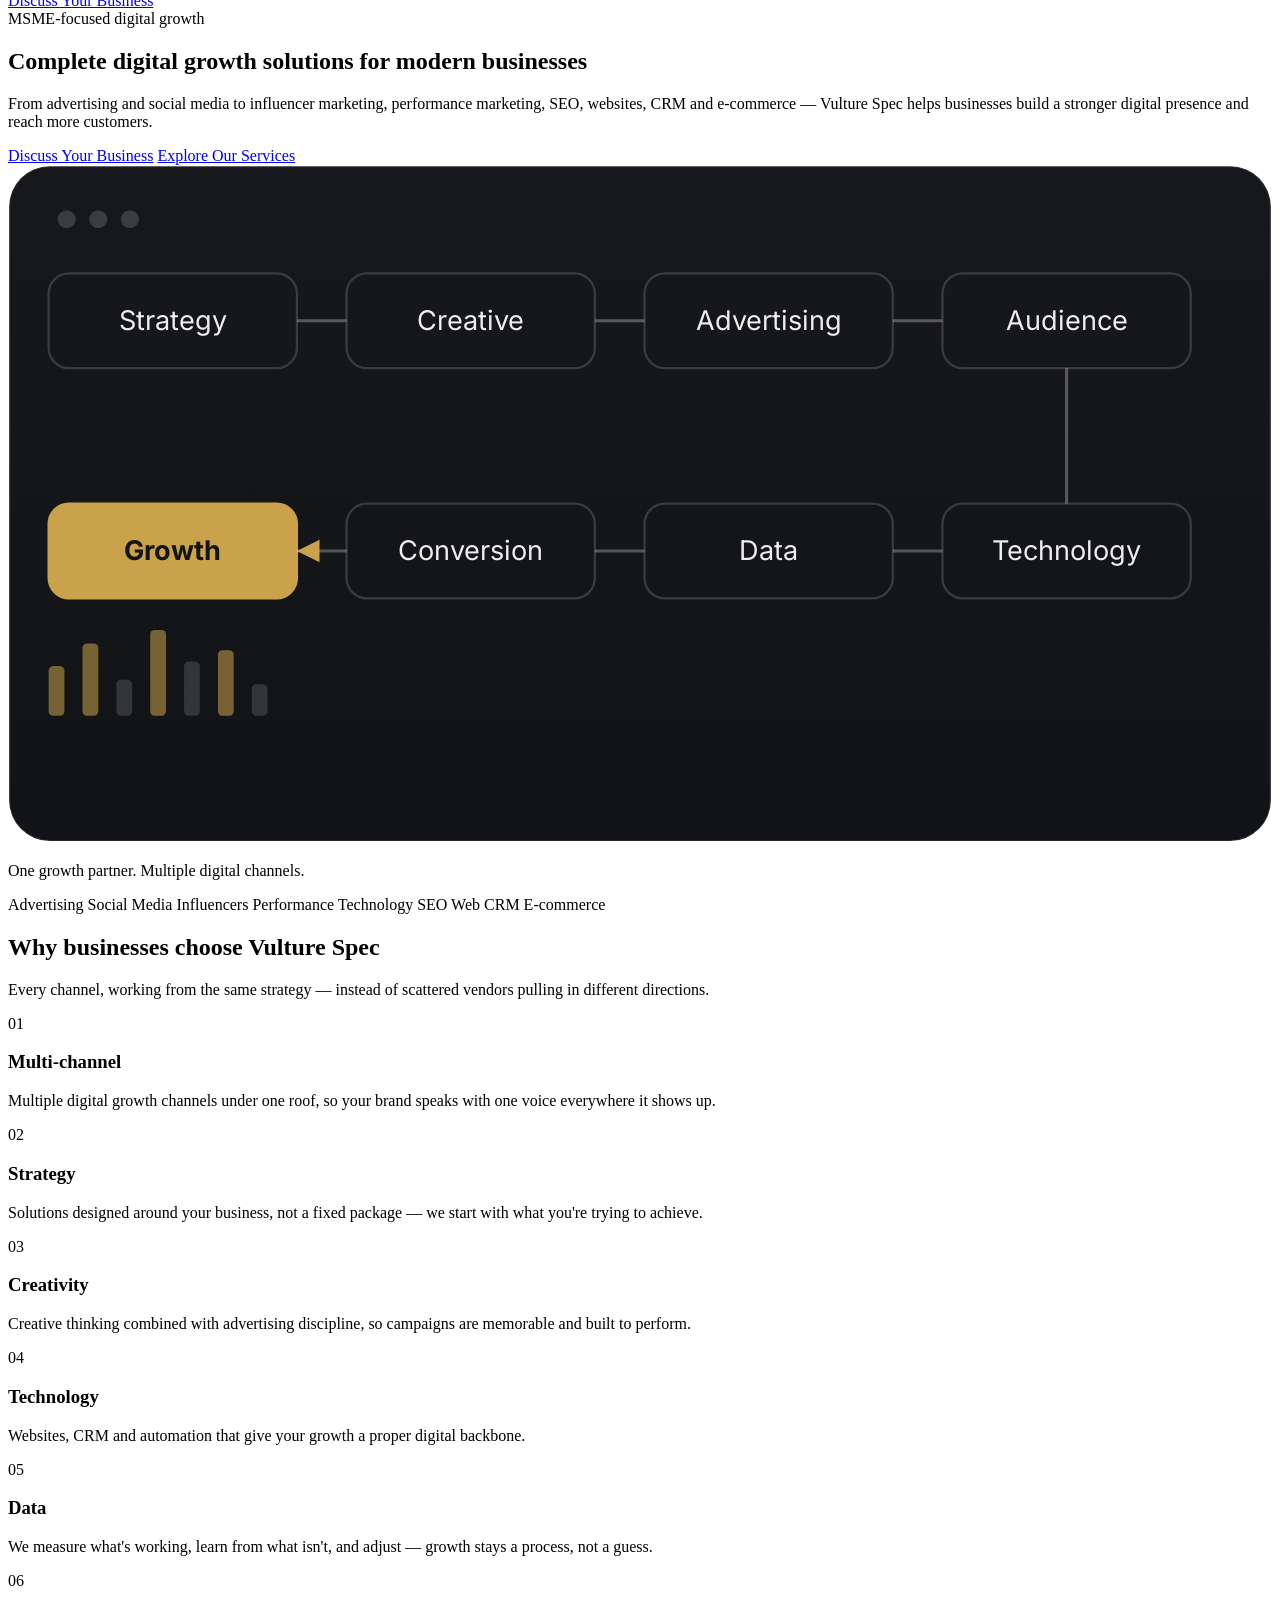
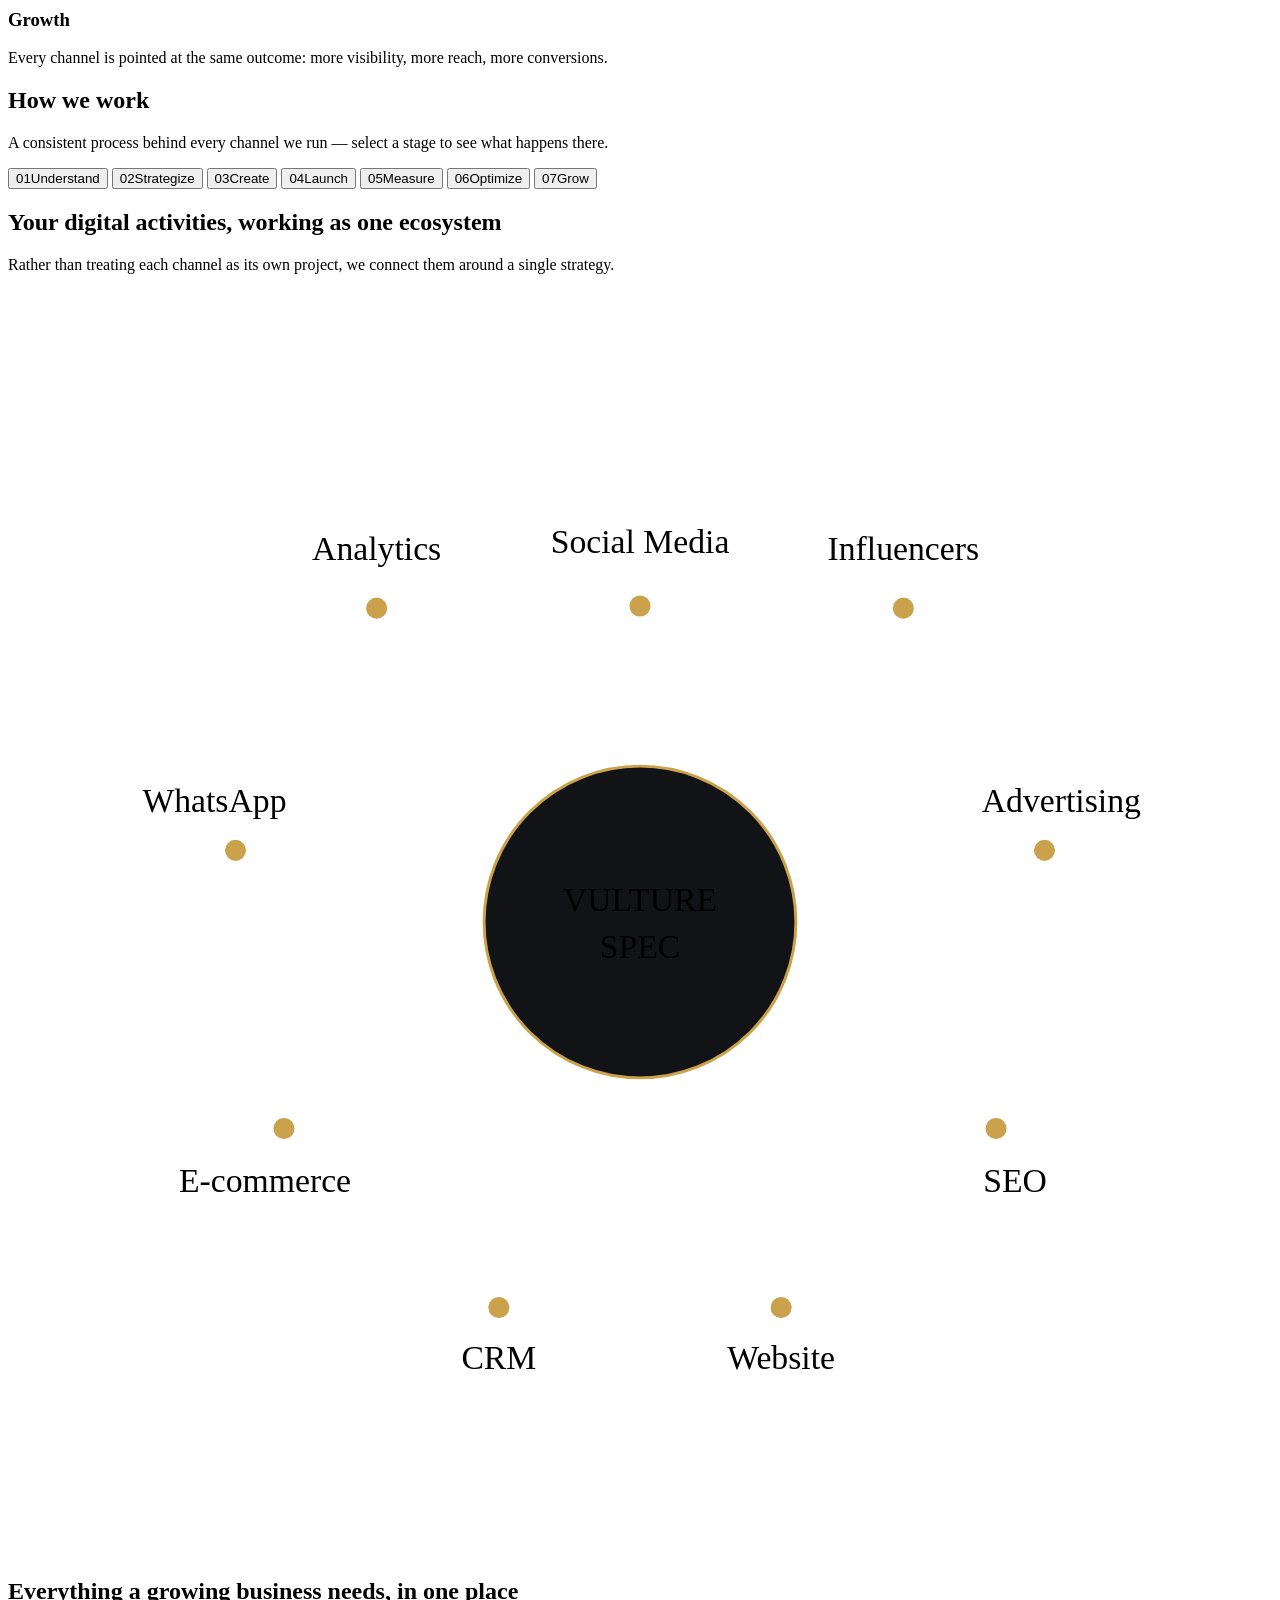
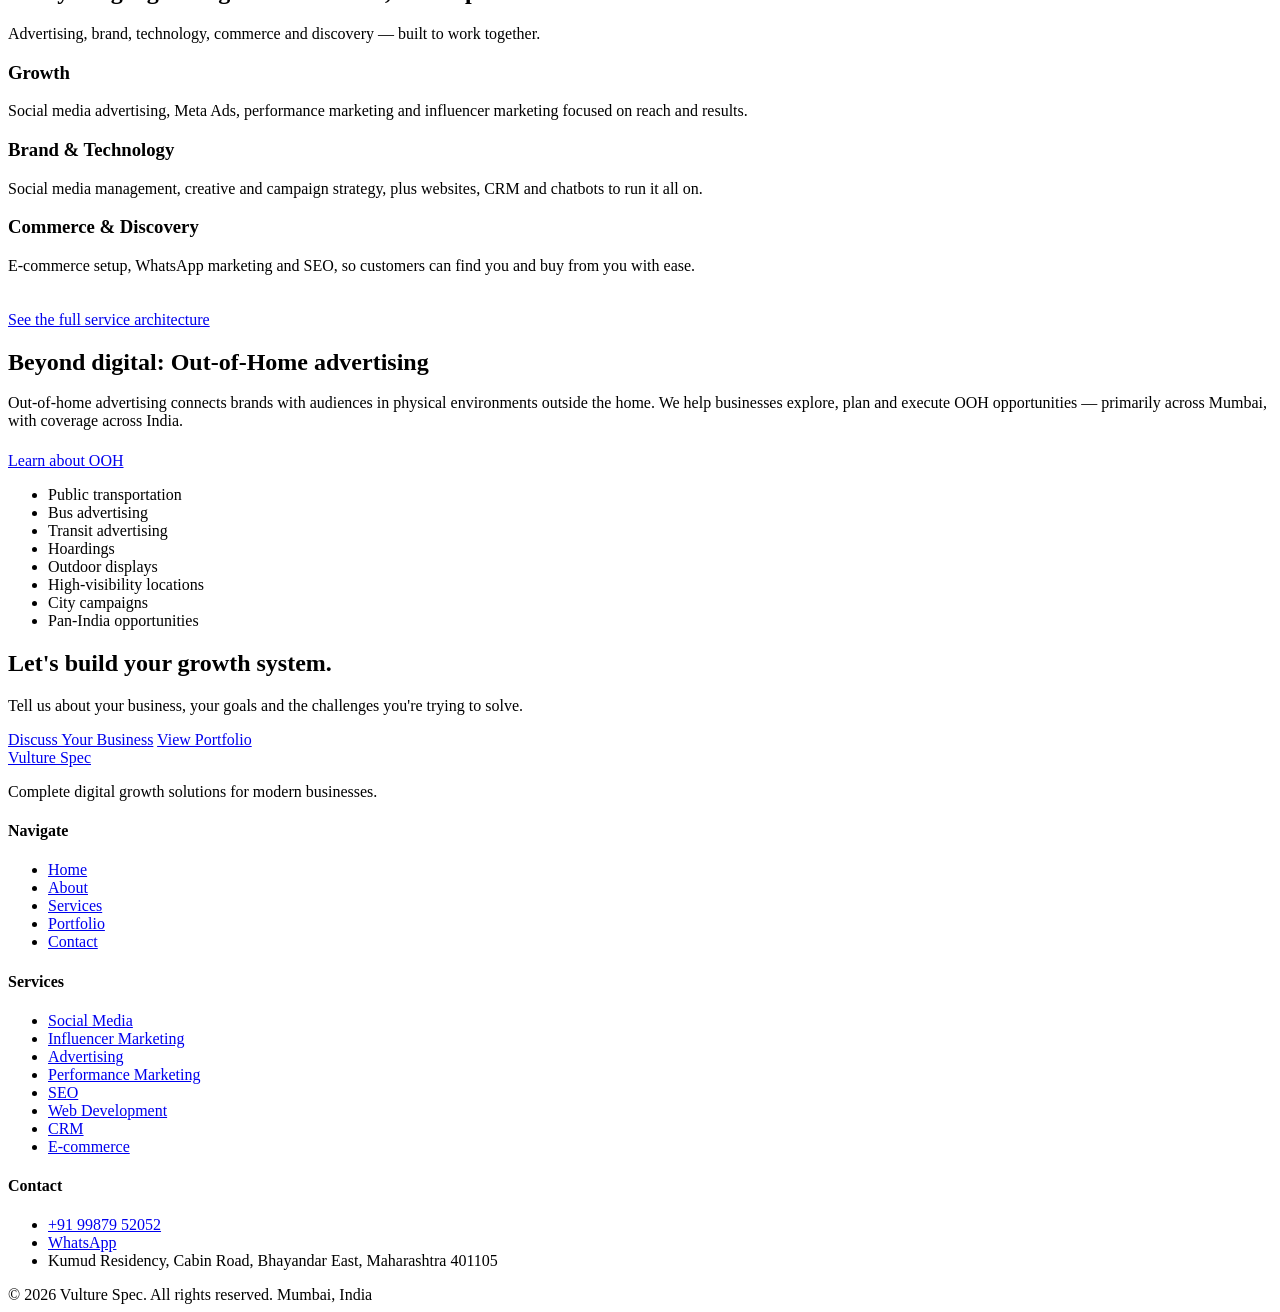
==== commit 3e34e36e: "Update index.html" ====
--- a/index.html
+++ b/index.html
@@ -1,51 +1,408 @@
 <!DOCTYPE html>
-<html>
+<html lang="en">
 <head>
-  <meta charset="UTF-8" />
-  <meta name="viewport" content="width=device-width, initial-scale=1.0"/>
-  <title>Vulture Spec - Marketing Agency</title>
-  <link rel="stylesheet" href="style.css"/>
+<meta charset="UTF-8">
+<meta name="viewport" content="width=device-width, initial-scale=1.0">
+<title>Vulture Spec — Complete Digital Growth Solutions for Modern Businesses</title>
+<meta name="description" content="Vulture Spec brings advertising, social media, influencer marketing, performance marketing, SEO, websites, CRM and e-commerce together under one growth partner.">
+<meta property="og:title" content="Vulture Spec — Complete Digital Growth Solutions">
+<meta property="og:description" content="One growth partner. Multiple digital channels. Advertising, technology and strategy built for modern businesses.">
+<meta property="og:type" content="website">
+<link rel="icon" type="image/svg+xml" href="assets/img/favicon.svg">
+<link rel="preconnect" href="https://fonts.googleapis.com">
+<link rel="preconnect" href="https://fonts.gstatic.com" crossorigin>
+<link href="https://fonts.googleapis.com/css2?family=Manrope:wght@500;700;800&family=Inter:wght@400;500;600&display=swap" rel="stylesheet">
+<link rel="stylesheet" href="assets/css/style.css">
 </head>
 <body>
 
-<div class="nav">
-  <div class="logo">VULTURE SPEC</div>
-  <div>
-    <a href="index.html">Home</a>
-    <a href="services.html">Services</a>
-    <a href="process.html">Process</a>
-    <a href="about.html">About</a>
-    <a href="contact.html">Contact</a>
+<a class="btn-ghost" href="#main" style="position:absolute;left:-9999px;top:0;">Skip to content</a>
+
+<header class="nav">
+  <div class="container nav-row">
+    <a href="index.html" class="brand">
+      <svg class="brand-mark" viewBox="0 0 32 32" fill="none" xmlns="http://www.w3.org/2000/svg" aria-hidden="true">
+        <path d="M6 9 L16 23 L26 9" stroke="#C9A24B" stroke-width="3" stroke-linecap="round" stroke-linejoin="round"/>
+        <circle cx="16" cy="23" r="1.7" fill="#C9A24B"/>
+      </svg>
+      Vulture Spec
+    </a>
+    <nav aria-label="Primary">
+      <ul class="nav-links">
+        <li><a href="index.html">Home</a></li>
+        <li><a href="about.html">About</a></li>
+        <li><a href="services.html">Services</a></li>
+        <li><a href="portfolio.html">Portfolio</a></li>
+        <li><a href="contact.html">Contact</a></li>
+      </ul>
+    </nav>
+    <div class="nav-right">
+      <a href="contact.html" class="btn btn-primary nav-cta">Discuss Your Business</a>
+      <button class="nav-toggle" aria-label="Open menu" aria-expanded="false">
+        <svg width="18" height="18" viewBox="0 0 18 18" fill="none"><path d="M2 4.5H16M2 9H16M2 13.5H16" stroke="currentColor" stroke-width="1.6" stroke-linecap="round"/></svg>
+      </button>
+    </div>
+  </div>
+</header>
+
+<div class="mobile-menu" id="mobile-menu">
+  <div class="mobile-menu-head">
+    <a href="index.html" class="brand">Vulture Spec</a>
+    <button class="nav-toggle mobile-menu-close" aria-label="Close menu">
+      <svg width="18" height="18" viewBox="0 0 18 18" fill="none"><path d="M3 3L15 15M15 3L3 15" stroke="currentColor" stroke-width="1.6" stroke-linecap="round"/></svg>
+    </button>
+  </div>
+  <ul class="mobile-menu-links">
+    <li><a href="index.html">Home</a></li>
+    <li><a href="about.html">About</a></li>
+    <li><a href="services.html">Services</a></li>
+    <li><a href="portfolio.html">Portfolio</a></li>
+    <li><a href="contact.html">Contact</a></li>
+  </ul>
+  <div class="mobile-menu-foot">
+    <a href="contact.html" class="btn btn-primary">Discuss Your Business</a>
   </div>
 </div>
 
-<section class="hero">
-  <h1>We Build Trust. We Build Brands.</h1>
-  <p>Marketing systems that turn attention into revenue</p>
-
-  <div class="cta">
-    <a class="btn" href="https://wa.me/919987952052" target="_blank">WhatsApp</a>
-    <a class="btn outline" href="tel:9987472484">Call Now</a>
+<main id="main">
+
+  <!-- HERO -->
+  <section class="hero">
+    <div class="container hero-grid">
+      <div>
+        <span class="hero-eyebrow"><span class="dot"></span>MSME-focused digital growth</span>
+        <h1>Complete digital growth solutions for modern businesses</h1>
+        <p class="lede">From advertising and social media to influencer marketing, performance marketing, SEO, websites, CRM and e-commerce — Vulture Spec helps businesses build a stronger digital presence and reach more customers.</p>
+        <div class="hero-ctas">
+          <a href="contact.html" class="btn btn-primary">Discuss Your Business</a>
+          <a href="services.html" class="btn btn-secondary">Explore Our Services</a>
+        </div>
+      </div>
+
+      <div class="hero-visual" data-reveal>
+        <svg viewBox="0 0 560 300" xmlns="http://www.w3.org/2000/svg" role="img" aria-label="Diagram of the Vulture Spec growth system flowing from strategy to growth">
+          <defs>
+            <linearGradient id="panelFade" x1="0" y1="0" x2="0" y2="1">
+              <stop offset="0" stop-color="#17181C"/>
+              <stop offset="1" stop-color="#121316"/>
+            </linearGradient>
+          </defs>
+          <rect x="0.5" y="0.5" width="559" height="299" rx="18" fill="url(#panelFade)" stroke="rgba(255,255,255,0.09)"/>
+          <circle cx="26" cy="24" r="4" fill="#3A3C42"/>
+          <circle cx="40" cy="24" r="4" fill="#3A3C42"/>
+          <circle cx="54" cy="24" r="4" fill="#3A3C42"/>
+
+          <!-- row 1 -->
+          <g font-family="Inter, sans-serif" font-size="12" fill="#EEEEF0">
+            <rect x="18" y="48" width="110" height="42" rx="9" fill="none" stroke="rgba(255,255,255,0.16)"/>
+            <text x="73" y="73" text-anchor="middle">Strategy</text>
+
+            <rect x="150" y="48" width="110" height="42" rx="9" fill="none" stroke="rgba(255,255,255,0.16)"/>
+            <text x="205" y="73" text-anchor="middle">Creative</text>
+
+            <rect x="282" y="48" width="110" height="42" rx="9" fill="none" stroke="rgba(255,255,255,0.16)"/>
+            <text x="337" y="73" text-anchor="middle">Advertising</text>
+
+            <rect x="414" y="48" width="110" height="42" rx="9" fill="none" stroke="rgba(255,255,255,0.16)"/>
+            <text x="469" y="73" text-anchor="middle">Audience</text>
+
+            <!-- row 2 -->
+            <rect x="414" y="150" width="110" height="42" rx="9" fill="none" stroke="rgba(255,255,255,0.16)"/>
+            <text x="469" y="175" text-anchor="middle">Technology</text>
+
+            <rect x="282" y="150" width="110" height="42" rx="9" fill="none" stroke="rgba(255,255,255,0.16)"/>
+            <text x="337" y="175" text-anchor="middle">Data</text>
+
+            <rect x="150" y="150" width="110" height="42" rx="9" fill="none" stroke="rgba(255,255,255,0.16)"/>
+            <text x="205" y="175" text-anchor="middle">Conversion</text>
+
+            <rect x="18" y="150" width="110" height="42" rx="9" fill="#C9A24B" stroke="#C9A24B"/>
+            <text x="73" y="175" text-anchor="middle" fill="#14140F" font-weight="700">Growth</text>
+          </g>
+
+          <!-- connectors -->
+          <g stroke="rgba(255,255,255,0.28)" stroke-width="1.4" fill="none">
+            <path d="M128 69 H150"/>
+            <path d="M260 69 H282"/>
+            <path d="M392 69 H414"/>
+            <path d="M469 90 V150"/>
+            <path d="M414 171 H392"/>
+            <path d="M282 171 H260"/>
+            <path d="M150 171 H128"/>
+          </g>
+          <g fill="#C9A24B">
+            <path d="M128 171 L138 166 L138 176 Z"/>
+          </g>
+
+          <!-- decorative data rhythm -->
+          <g fill="rgba(201,162,75,0.55)">
+            <rect x="18" y="222" width="7" height="22" rx="2"/>
+            <rect x="33" y="212" width="7" height="32" rx="2"/>
+            <rect x="48" y="228" width="7" height="16" rx="2" fill="rgba(255,255,255,0.14)"/>
+            <rect x="63" y="206" width="7" height="38" rx="2"/>
+            <rect x="78" y="220" width="7" height="24" rx="2" fill="rgba(255,255,255,0.14)"/>
+            <rect x="93" y="215" width="7" height="29" rx="2"/>
+            <rect x="108" y="230" width="7" height="14" rx="2" fill="rgba(255,255,255,0.14)"/>
+          </g>
+        </svg>
+      </div>
+    </div>
+  </section>
+
+  <!-- POSITIONING STRIP -->
+  <section class="strip" data-reveal>
+    <div class="container">
+      <p class="strip-line">One growth partner. Multiple digital channels.</p>
+      <div class="strip-tags">
+        <span class="strip-tag">Advertising</span>
+        <span class="strip-tag">Social Media</span>
+        <span class="strip-tag">Influencers</span>
+        <span class="strip-tag">Performance</span>
+        <span class="strip-tag">Technology</span>
+        <span class="strip-tag">SEO</span>
+        <span class="strip-tag">Web</span>
+        <span class="strip-tag">CRM</span>
+        <span class="strip-tag">E-commerce</span>
+      </div>
+    </div>
+  </section>
+
+  <!-- WHY VULTURE SPEC -->
+  <section class="section section-border-top">
+    <div class="container">
+      <div class="section-head" data-reveal>
+        <h2>Why businesses choose Vulture Spec</h2>
+        <p class="lede">Every channel, working from the same strategy — instead of scattered vendors pulling in different directions.</p>
+      </div>
+      <div class="principles" data-reveal>
+        <div class="principle">
+          <span class="principle-num">01</span>
+          <h3>Multi-channel</h3>
+          <p>Multiple digital growth channels under one roof, so your brand speaks with one voice everywhere it shows up.</p>
+        </div>
+        <div class="principle">
+          <span class="principle-num">02</span>
+          <h3>Strategy</h3>
+          <p>Solutions designed around your business, not a fixed package — we start with what you're trying to achieve.</p>
+        </div>
+        <div class="principle">
+          <span class="principle-num">03</span>
+          <h3>Creativity</h3>
+          <p>Creative thinking combined with advertising discipline, so campaigns are memorable and built to perform.</p>
+        </div>
+        <div class="principle">
+          <span class="principle-num">04</span>
+          <h3>Technology</h3>
+          <p>Websites, CRM and automation that give your growth a proper digital backbone.</p>
+        </div>
+        <div class="principle">
+          <span class="principle-num">05</span>
+          <h3>Data</h3>
+          <p>We measure what's working, learn from what isn't, and adjust — growth stays a process, not a guess.</p>
+        </div>
+        <div class="principle">
+          <span class="principle-num">06</span>
+          <h3>Growth</h3>
+          <p>Every channel is pointed at the same outcome: more visibility, more reach, more conversions.</p>
+        </div>
+      </div>
+    </div>
+  </section>
+
+  <!-- HOW WE WORK -->
+  <section class="section section-border-top">
+    <div class="container">
+      <div class="section-head" data-reveal>
+        <h2>How we work</h2>
+        <p class="lede">A consistent process behind every channel we run — select a stage to see what happens there.</p>
+      </div>
+      <div class="stages" data-reveal role="tablist" aria-label="Our process">
+        <button class="stage" data-name="Understand" data-detail="<p>We start by learning your business, your customers and what growth actually needs to look like for you.</p>" role="tab">
+          <span class="stage-index">01</span><span class="stage-name">Understand</span>
+        </button>
+        <button class="stage" data-name="Strategize" data-detail="<p>We map which channels and offers make sense, and in what order, based on your goals and budget.</p>" role="tab">
+          <span class="stage-index">02</span><span class="stage-name">Strategize</span>
+        </button>
+        <button class="stage" data-name="Create" data-detail="<p>Creative, messaging and campaign assets are built to match the strategy — not the other way around.</p>" role="tab">
+          <span class="stage-index">03</span><span class="stage-name">Create</span>
+        </button>
+        <button class="stage" data-name="Launch" data-detail="<p>Campaigns and channels go live in a coordinated sequence, not all at once and not in isolation.</p>" role="tab">
+          <span class="stage-index">04</span><span class="stage-name">Launch</span>
+        </button>
+        <button class="stage" data-name="Measure" data-detail="<p>We track how each channel is actually performing against the goals we set at the start.</p>" role="tab">
+          <span class="stage-index">05</span><span class="stage-name">Measure</span>
+        </button>
+        <button class="stage" data-name="Optimize" data-detail="<p>Budgets, creative and targeting are adjusted based on what the data is telling us.</p>" role="tab">
+          <span class="stage-index">06</span><span class="stage-name">Optimize</span>
+        </button>
+        <button class="stage" data-name="Grow" data-detail="<p>What's working gets scaled — and we bring in the next channel when the business is ready for it.</p>" role="tab">
+          <span class="stage-index">07</span><span class="stage-name">Grow</span>
+        </button>
+      </div>
+      <div class="stage-detail" data-reveal></div>
+    </div>
+  </section>
+
+  <!-- ECOSYSTEM -->
+  <section class="section section-border-top">
+    <div class="container">
+      <div class="section-head" data-reveal>
+        <h2>Your digital activities, working as one ecosystem</h2>
+        <p class="lede">Rather than treating each channel as its own project, we connect them around a single strategy.</p>
+      </div>
+      <div class="ecosystem" data-reveal>
+        <svg viewBox="0 0 600 600" xmlns="http://www.w3.org/2000/svg" role="img" aria-label="Diagram showing Vulture Spec at the centre of a connected ecosystem of social media, influencers, advertising, SEO, website, CRM, e-commerce, WhatsApp and analytics">
+          <g stroke="rgba(255,255,255,0.14)" stroke-width="1.2">
+            <line x1="300" y1="300" x2="300" y2="150"/>
+            <line x1="300" y1="300" x2="425" y2="151"/>
+            <line x1="300" y1="300" x2="492" y2="266"/>
+            <line x1="300" y1="300" x2="469" y2="398"/>
+            <line x1="300" y1="300" x2="367" y2="483"/>
+            <line x1="300" y1="300" x2="233" y2="483"/>
+            <line x1="300" y1="300" x2="131" y2="398"/>
+            <line x1="300" y1="300" x2="108" y2="266"/>
+            <line x1="300" y1="300" x2="175" y2="151"/>
+          </g>
+          <g fill="#C9A24B">
+            <circle cx="300" cy="150" r="5"/>
+            <circle cx="425" cy="151" r="5"/>
+            <circle cx="492" cy="266" r="5"/>
+            <circle cx="469" cy="398" r="5"/>
+            <circle cx="367" cy="483" r="5"/>
+            <circle cx="233" cy="483" r="5"/>
+            <circle cx="131" cy="398" r="5"/>
+            <circle cx="108" cy="266" r="5"/>
+            <circle cx="175" cy="151" r="5"/>
+          </g>
+          <g class="eco-node-label" text-anchor="middle">
+            <text x="300" y="125">Social Media</text>
+            <text x="425" y="128">Influencers</text>
+            <text x="500" y="248">Advertising</text>
+            <text x="478" y="428">SEO</text>
+            <text x="367" y="512">Website</text>
+            <text x="233" y="512">CRM</text>
+            <text x="122" y="428">E-commerce</text>
+            <text x="98" y="248">WhatsApp</text>
+            <text x="175" y="128">Analytics</text>
+          </g>
+          <circle cx="300" cy="300" r="74" fill="#121316" stroke="#C9A24B" stroke-width="1.4"/>
+          <text x="300" y="295" text-anchor="middle" class="eco-center-label">VULTURE</text>
+          <text x="300" y="317" text-anchor="middle" class="eco-center-label">SPEC</text>
+        </svg>
+      </div>
+    </div>
+  </section>
+
+  <!-- SERVICES PREVIEW -->
+  <section class="section section-border-top">
+    <div class="container">
+      <div class="section-head" data-reveal>
+        <h2>Everything a growing business needs, in one place</h2>
+        <p class="lede">Advertising, brand, technology, commerce and discovery — built to work together.</p>
+      </div>
+      <div class="about-cols" data-reveal>
+        <div class="card">
+          <h3>Growth</h3>
+          <p>Social media advertising, Meta Ads, performance marketing and influencer marketing focused on reach and results.</p>
+        </div>
+        <div class="card">
+          <h3>Brand &amp; Technology</h3>
+          <p>Social media management, creative and campaign strategy, plus websites, CRM and chatbots to run it all on.</p>
+        </div>
+        <div class="card">
+          <h3>Commerce &amp; Discovery</h3>
+          <p>E-commerce setup, WhatsApp marketing and SEO, so customers can find you and buy from you with ease.</p>
+        </div>
+      </div>
+      <div style="margin-top:36px;">
+        <a href="services.html" class="btn btn-secondary">See the full service architecture</a>
+      </div>
+    </div>
+  </section>
+
+  <!-- OOH TEASER -->
+  <section class="section section-border-top">
+    <div class="container ooh-grid">
+      <div data-reveal>
+        <h2 style="margin-bottom:18px;">Beyond digital: Out-of-Home advertising</h2>
+        <p class="lede" style="margin-bottom:22px;">Out-of-home advertising connects brands with audiences in physical environments outside the home. We help businesses explore, plan and execute OOH opportunities — primarily across Mumbai, with coverage across India.</p>
+        <a href="services.html#ooh" class="btn btn-secondary">Learn about OOH</a>
+      </div>
+      <ul class="ooh-list" data-reveal>
+        <li>Public transportation</li>
+        <li>Bus advertising</li>
+        <li>Transit advertising</li>
+        <li>Hoardings</li>
+        <li>Outdoor displays</li>
+        <li>High-visibility locations</li>
+        <li>City campaigns</li>
+        <li>Pan-India opportunities</li>
+      </ul>
+    </div>
+  </section>
+
+  <!-- CTA -->
+  <section class="section section-border-top">
+    <div class="container">
+      <div class="cta-band" data-reveal>
+        <h2>Let's build your growth system.</h2>
+        <p class="lede">Tell us about your business, your goals and the challenges you're trying to solve.</p>
+        <div class="cta-band-ctas">
+          <a href="contact.html" class="btn btn-primary">Discuss Your Business</a>
+          <a href="portfolio.html" class="btn btn-secondary">View Portfolio</a>
+        </div>
+      </div>
+    </div>
+  </section>
+
+</main>
+
+<footer class="footer">
+  <div class="container">
+    <div class="footer-top">
+      <div class="footer-brand">
+        <a href="index.html" class="brand">Vulture Spec</a>
+        <p>Complete digital growth solutions for modern businesses.</p>
+      </div>
+      <div class="footer-col">
+        <h4>Navigate</h4>
+        <ul>
+          <li><a href="index.html">Home</a></li>
+          <li><a href="about.html">About</a></li>
+          <li><a href="services.html">Services</a></li>
+          <li><a href="portfolio.html">Portfolio</a></li>
+          <li><a href="contact.html">Contact</a></li>
+        </ul>
+      </div>
+      <div class="footer-col">
+        <h4>Services</h4>
+        <ul>
+          <li><a href="services.html">Social Media</a></li>
+          <li><a href="services.html">Influencer Marketing</a></li>
+          <li><a href="services.html">Advertising</a></li>
+          <li><a href="services.html">Performance Marketing</a></li>
+          <li><a href="services.html">SEO</a></li>
+          <li><a href="services.html">Web Development</a></li>
+          <li><a href="services.html">CRM</a></li>
+          <li><a href="services.html">E-commerce</a></li>
+        </ul>
+      </div>
+      <div class="footer-col">
+        <h4>Contact</h4>
+        <ul>
+          <li><a href="tel:+919987952052">+91 99879 52052</a></li>
+          <li><a href="https://wa.me/919987952052" target="_blank" rel="noopener">WhatsApp</a></li>
+          <li>Kumud Residency, Cabin Road, Bhayandar East, Maharashtra 401105</li>
+        </ul>
+      </div>
+    </div>
+    <div class="footer-bottom">
+      <span>© 2026 Vulture Spec. All rights reserved.</span>
+      <span>Mumbai, India</span>
+    </div>
   </div>
-</section>
-
-<section class="section">
-  <h2>Why Vulture Spec?</h2>
-  <p>We are a long-term growth marketing partner for global brands.</p>
-</section>
-
-  <footer>
-
-<p>Vulture Spec Marketing Agency</p>
-
-<p>Founder: Shivam Pandey</p>
-
-<p>📞 9987952052 | 9987472484</p>
-
-<p>✉ shivam@vulturespec.com</p>
-
-<p>Bhayandar East, Mumbai</p>
-
 </footer>
+
+<script src="assets/js/main.js" defer></script>
 </body>
 </html>
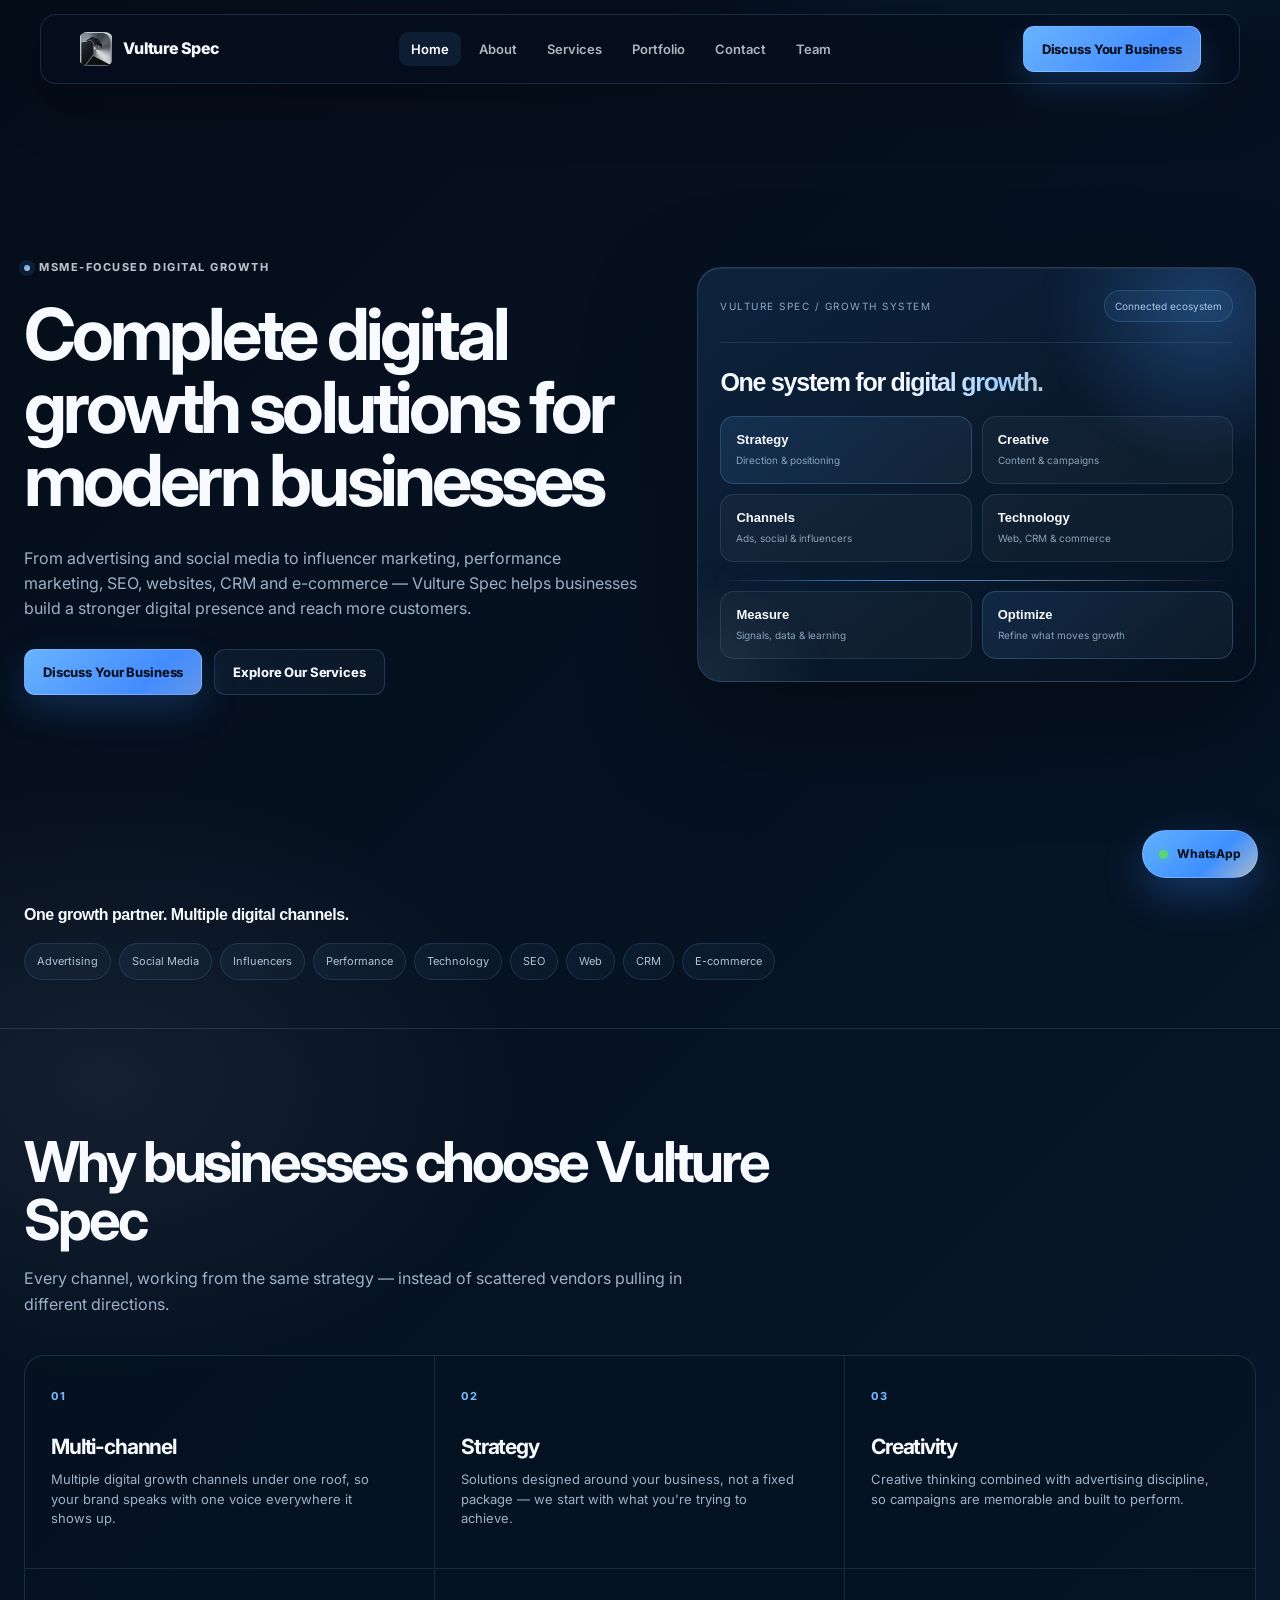
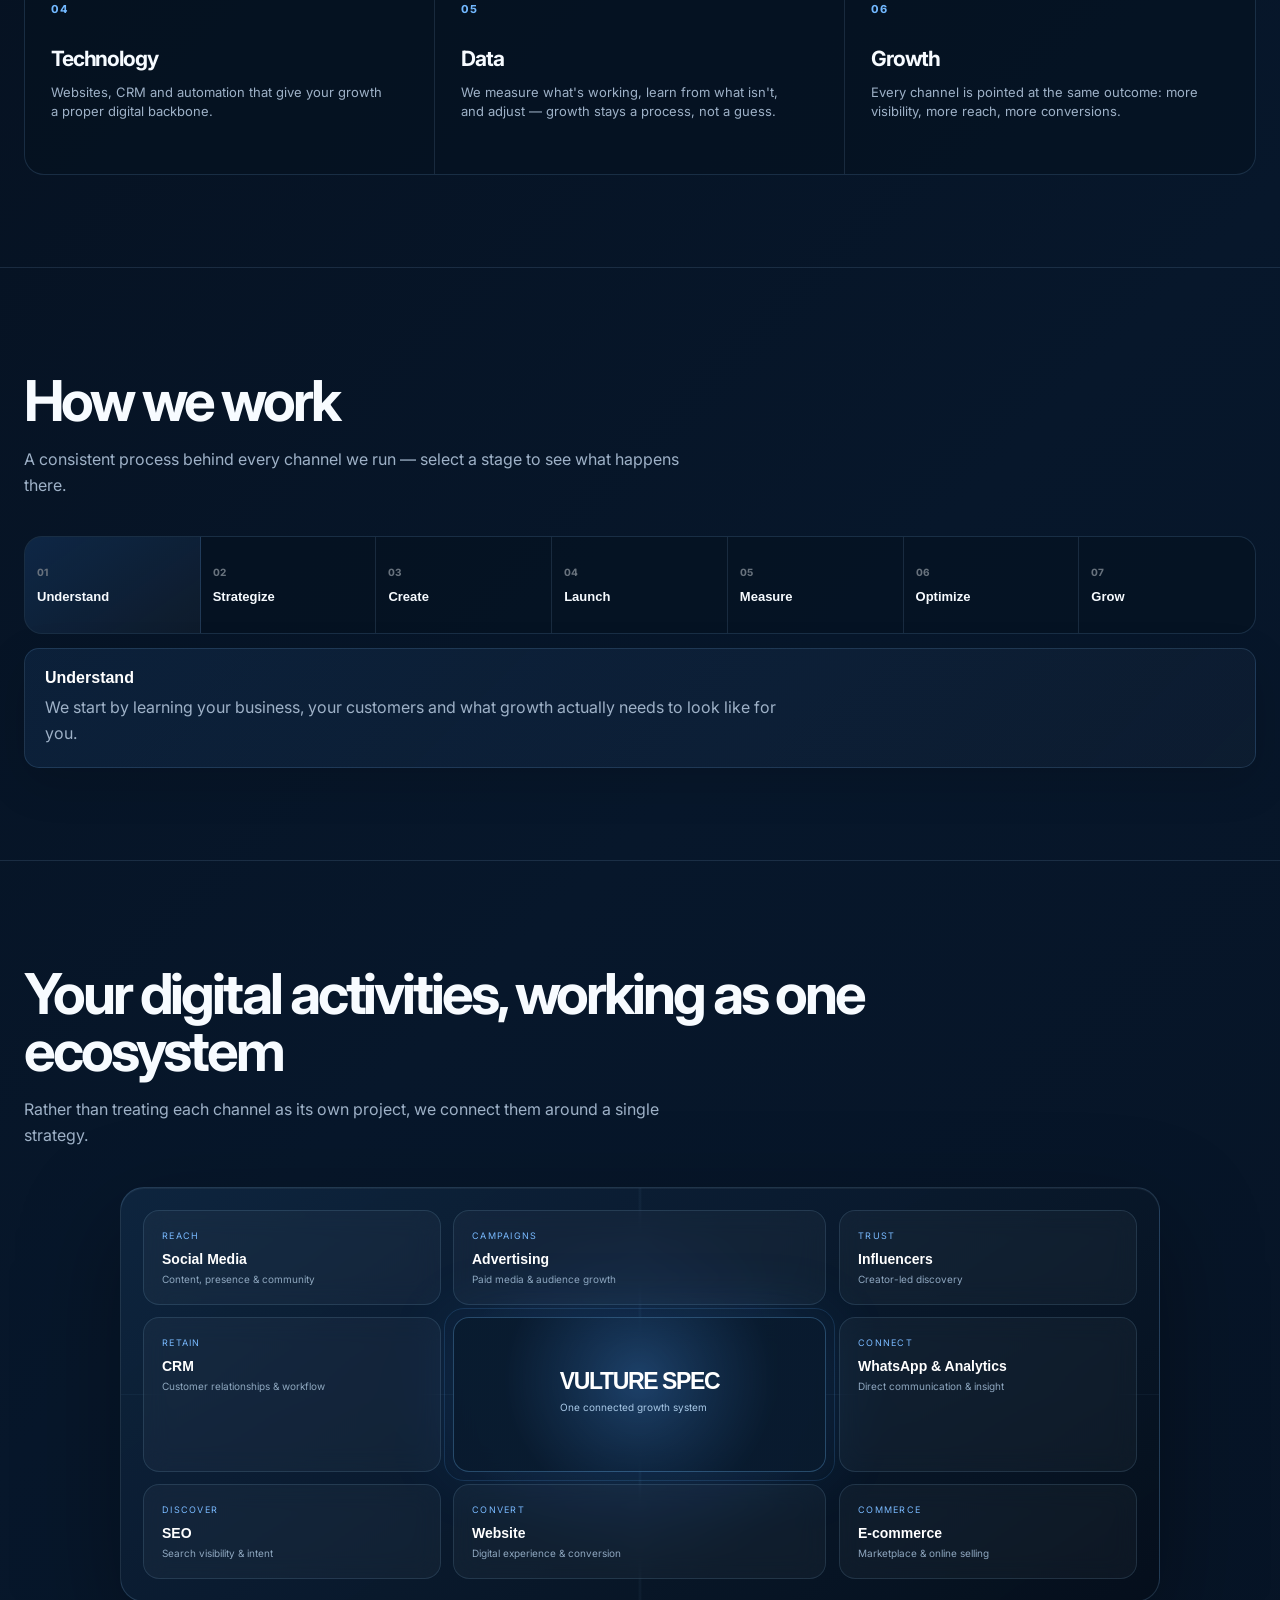
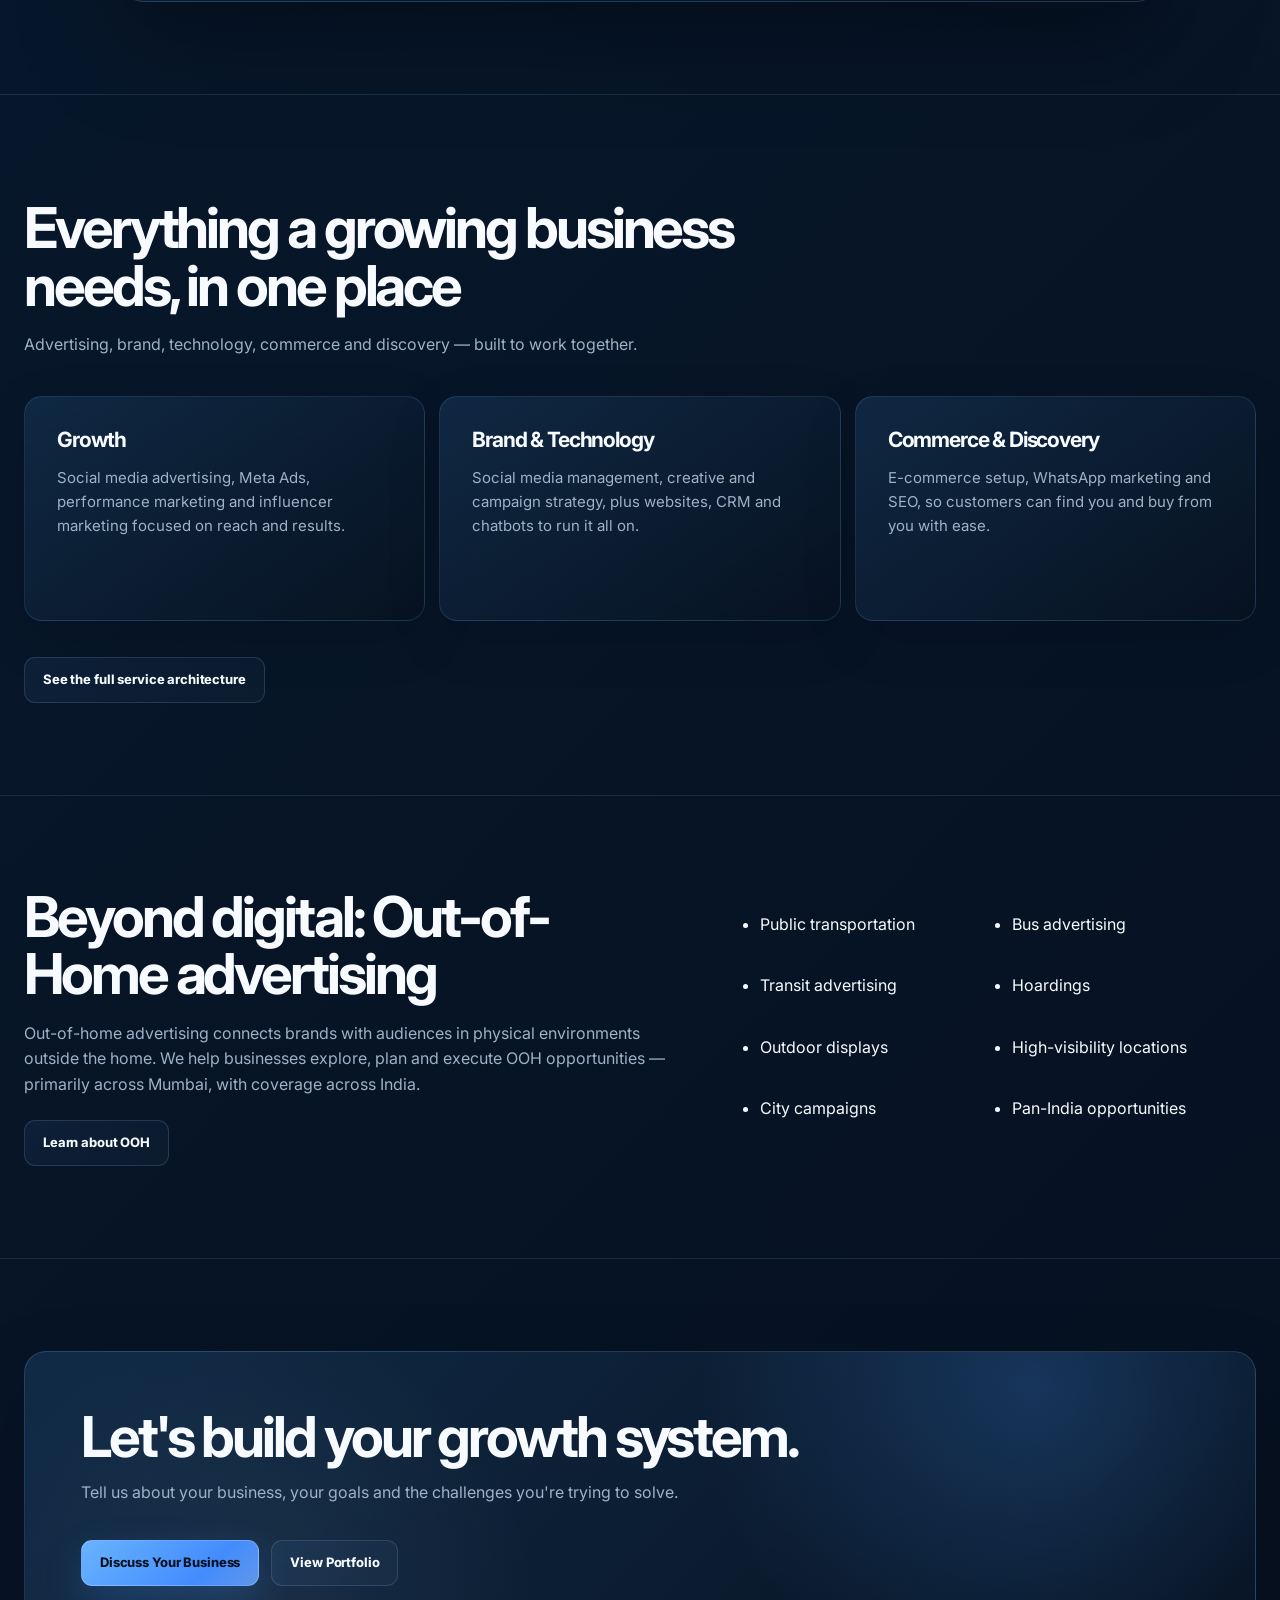
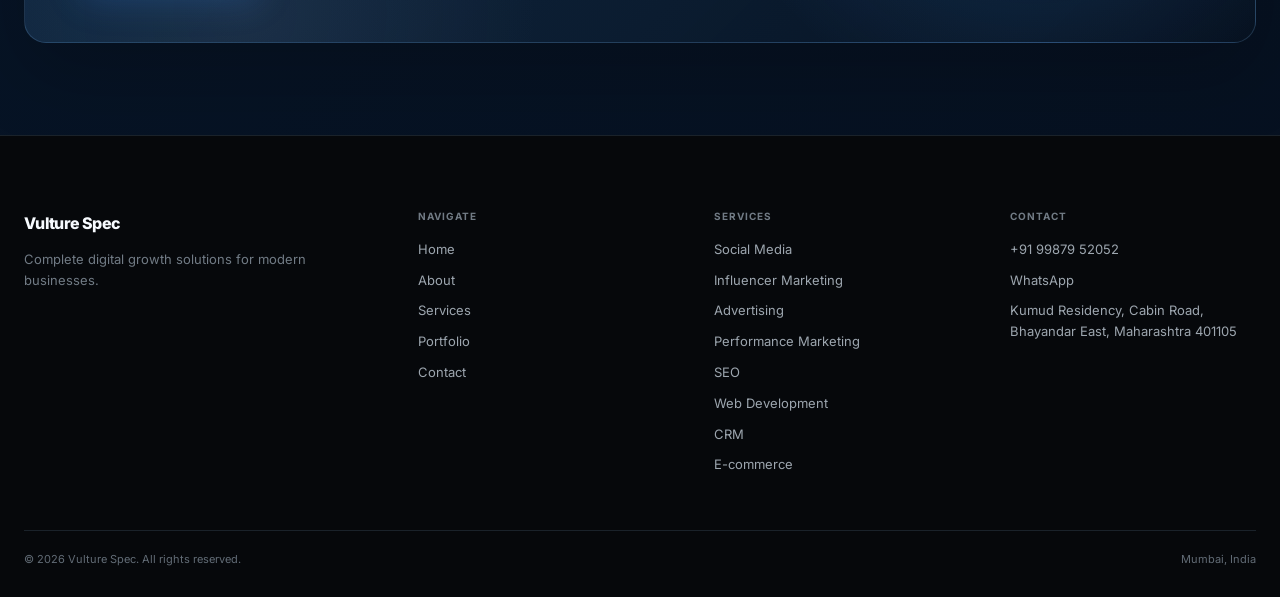
==== commit 8bc66f46: "Use official Vulture Spec logo across site favicon and social metadata" ====
--- a/index.html
+++ b/index.html
@@ -8,7 +8,10 @@
 <meta property="og:title" content="Vulture Spec — Complete Digital Growth Solutions">
 <meta property="og:description" content="One growth partner. Multiple digital channels. Advertising, technology and strategy built for modern businesses.">
 <meta property="og:type" content="website">
-<link rel="icon" type="image/svg+xml" href="assets/img/favicon.svg">
+<meta property="og:image" content="https://vulturespec.com/assets/img/vulture-spec-logo.webp">
+<link rel="icon" type="image/svg+xml" href="/assets/img/favicon-v2.svg?v=20260919">
+<link rel="icon" type="image/webp" href="/assets/img/vulture-spec-logo.webp?v=20260919">
+<link rel="apple-touch-icon" href="/assets/img/vulture-spec-logo.webp?v=20260919">
 <link rel="preconnect" href="https://fonts.googleapis.com">
 <link rel="preconnect" href="https://fonts.gstatic.com" crossorigin>
 <link href="https://fonts.googleapis.com/css2?family=Manrope:wght@500;700;800&family=Inter:wght@400;500;600&display=swap" rel="stylesheet">
--- a/assets/css/style.css
+++ b/assets/css/style.css
@@ -0,0 +1 @@
+:root{--bg:#07090c;--panel:#0d1014;--panel-2:#11151a;--panel-3:#151a20;--text:#f7f8fa;--muted:#9aa3ad;--muted-2:#69737e;--line:rgba(255,255,255,.09);--line-strong:rgba(255,255,255,.16);--accent:#d5b15b;--accent-soft:rgba(213,177,91,.12);--max:1240px;--radius:18px;--ease:cubic-bezier(.22,1,.36,1)}*{box-sizing:border-box}html{scroll-behavior:smooth;background:var(--bg)}body{margin:0;background:radial-gradient(900px 500px at 75% -10%,rgba(213,177,91,.09),transparent 60%),radial-gradient(700px 500px at 5% 25%,rgba(255,255,255,.035),transparent 60%),var(--bg);color:var(--text);font-family:Inter,ui-sans-serif,system-ui,-apple-system,BlinkMacSystemFont,"Segoe UI",sans-serif;line-height:1.6;-webkit-font-smoothing:antialiased;overflow-x:hidden}body:before{content:"";position:fixed;inset:0;pointer-events:none;opacity:.55;background-image:linear-gradient(rgba(255,255,255,.018) 1px,transparent 1px),linear-gradient(90deg,rgba(255,255,255,.018) 1px,transparent 1px);background-size:72px 72px;mask-image:linear-gradient(to bottom,black,transparent 72%);z-index:-1}.container{width:min(calc(100% - 48px),var(--max));margin:auto}.nav{position:fixed;top:14px;left:50%;transform:translateX(-50%);width:min(calc(100% - 32px),1200px);z-index:1000;background:rgba(10,13,17,.72);border:1px solid rgba(255,255,255,.09);border-radius:16px;backdrop-filter:blur(22px);box-shadow:0 14px 50px rgba(0,0,0,.24);transition:.35s var(--ease)}.nav.scrolled{background:rgba(10,13,17,.92);box-shadow:0 18px 55px rgba(0,0,0,.38)}.nav-row{min-height:68px;display:flex;align-items:center;justify-content:space-between;gap:24px;padding:0 14px}.brand{display:inline-flex;align-items:center;gap:10px;color:var(--text);text-decoration:none;font-weight:800;letter-spacing:-.04em;font-size:16px;white-space:nowrap}.brand-mark{width:30px;height:30px;display:block;background:url('../img/favicon.svg') center/contain no-repeat}.brand-mark path,.brand-mark circle{display:none}.nav-links{display:flex;align-items:center;gap:6px;list-style:none;margin:0;padding:0}.nav-links a,.mobile-menu-links a{color:#aeb6c0;text-decoration:none;font-size:13px;font-weight:600;transition:.25s}.nav-links a{padding:9px 12px;border-radius:9px}.nav-links a:hover,.nav-links a.active{color:#fff;background:rgba(255,255,255,.055)}.nav-right{display:flex;align-items:center;gap:10px}.btn{display:inline-flex;align-items:center;justify-content:center;gap:9px;min-height:46px;padding:0 18px;border:1px solid var(--line-strong);border-radius:11px;text-decoration:none;font-size:13px;font-weight:750;letter-spacing:-.01em;transition:transform .25s var(--ease),background .25s,border-color .25s,box-shadow .25s}.btn:hover{transform:translateY(-2px)}.btn-primary{background:#f4f5f7;color:#080a0d;border-color:#f4f5f7;box-shadow:0 12px 30px rgba(0,0,0,.24)}.btn-primary:hover{background:#fff;box-shadow:0 16px 38px rgba(0,0,0,.35)}.btn-secondary,.btn-ghost{background:rgba(255,255,255,.025);color:var(--text)}.btn-secondary:hover,.btn-ghost:hover{background:rgba(255,255,255,.07);border-color:rgba(255,255,255,.25)}.nav-toggle{display:none;background:rgba(255,255,255,.03);color:#fff;border:1px solid var(--line);width:42px;height:42px;border-radius:10px;align-items:center;justify-content:center;cursor:pointer}.mobile-menu{display:none}.hero{padding:190px 0 110px}.hero-grid{display:grid;grid-template-columns:minmax(0,1.05fr) minmax(420px,.95fr);gap:70px;align-items:center}.hero-eyebrow,.page-head-tag,.section-head-tag{display:inline-flex;align-items:center;gap:9px;color:#b9c0c8;font-size:11px;font-weight:750;text-transform:uppercase;letter-spacing:.14em}.dot{width:6px;height:6px;border-radius:50%;background:var(--accent);box-shadow:0 0 0 5px var(--accent-soft)}h1,h2,h3,h4{font-family:Manrope,Inter,sans-serif;letter-spacing:-.055em;line-height:1.02;margin:0}h1{font-size:clamp(50px,6.3vw,88px);max-width:850px;margin-top:20px}h2{font-size:clamp(36px,4.4vw,60px)}h3{font-size:21px}h4{font-size:14px;letter-spacing:-.02em}.lede{color:var(--muted);font-size:16px;max-width:700px}.hero .lede{font-size:18px;line-height:1.65;max-width:670px;margin:28px 0 0}.hero-ctas,.cta-band-ctas{display:flex;gap:12px;margin-top:34px;flex-wrap:wrap}.hero-visual{position:relative}.hero-visual:before{content:"";position:absolute;inset:10% 5%;background:rgba(213,177,91,.10);filter:blur(80px);z-index:-1}.hero-visual svg{display:block;width:100%;height:auto;border:1px solid var(--line-strong);border-radius:22px;background:#0b0e12;box-shadow:0 30px 90px rgba(0,0,0,.32)}.strip{padding:28px 0 64px}.strip-line{font-family:Manrope,sans-serif;font-size:18px;font-weight:750;letter-spacing:-.03em;margin:0 0 20px}.strip-tags{display:flex;flex-wrap:wrap;gap:8px}.strip-tag{padding:9px 12px;border:1px solid var(--line);border-radius:999px;color:#aeb6bf;font-size:11px;background:rgba(255,255,255,.025)}.section{padding:125px 0}.section-tight{padding:82px 0}.section-border-top{border-top:1px solid var(--line)}.section-head{max-width:850px;margin-bottom:54px}.section-head h2{margin-top:12px}.section-head .lede{margin-top:18px}.principles{display:grid;grid-template-columns:repeat(3,1fr);border:1px solid var(--line);border-radius:20px;overflow:hidden;background:rgba(255,255,255,.012)}.principle{padding:34px;min-height:245px;border-right:1px solid var(--line);border-bottom:1px solid var(--line);transition:.35s var(--ease)}.principle:nth-child(3n){border-right:0}.principle:nth-last-child(-n+3){border-bottom:0}.principle:hover{background:linear-gradient(145deg,rgba(255,255,255,.055),rgba(255,255,255,.012));transform:translateY(-1px)}.principle-num,.service-group-index{font:750 11px/1 Inter,sans-serif;color:var(--accent);letter-spacing:.13em}.principle h3{margin:38px 0 13px}.principle p{color:var(--muted);font-size:14px;max-width:340px}.stages{display:grid;grid-template-columns:repeat(7,1fr);border:1px solid var(--line-strong);border-radius:18px;overflow:hidden;background:rgba(255,255,255,.018)}.stage{appearance:none;background:transparent;color:inherit;border:0;border-right:1px solid var(--line);padding:23px 13px;text-align:left;cursor:pointer;min-height:112px;transition:.3s var(--ease)}.stage:last-child{border-right:0}.stage:hover,.stage.active{background:linear-gradient(145deg,rgba(213,177,91,.14),rgba(213,177,91,.04))}.stage-index{display:block;color:#68727d;font:750 10px/1 Inter,sans-serif;margin-bottom:18px}.stage-name{font:750 13px/1.2 Manrope,sans-serif}.stage-detail{margin-top:14px;min-height:92px;padding:24px;border:1px solid var(--line);border-radius:15px;background:linear-gradient(135deg,rgba(255,255,255,.045),rgba(255,255,255,.012));color:var(--muted);box-shadow:0 15px 45px rgba(0,0,0,.14)}.stage-detail strong{display:block;color:#fff;font:750 16px Manrope,sans-serif;margin-bottom:8px}.stage-detail p{margin:0;max-width:760px}.ecosystem{position:relative;max-width:800px;margin:auto;padding:20px}.ecosystem svg{width:100%;display:block}.page-head{padding:190px 0 92px}.page-head h1{max-width:950px;margin-top:20px}.page-head .lede{margin-top:28px}.card{border:1px solid var(--line);background:linear-gradient(145deg,rgba(255,255,255,.045),rgba(255,255,255,.012));border-radius:18px;padding:32px;box-shadow:0 18px 55px rgba(0,0,0,.12)}.about-cols{display:grid;grid-template-columns:repeat(3,1fr);gap:14px}.about-cols .card{min-height:225px}.card h3{margin-bottom:16px}.card p,.about-block p{color:var(--muted);font-size:15px}.about-block{max-width:850px}.about-block p+p{margin-top:24px}.founder-card{display:flex;align-items:center;gap:18px;padding:24px;border:1px solid var(--line);border-radius:16px;background:rgba(255,255,255,.025);max-width:520px}.founder-avatar{width:54px;height:54px;border-radius:14px;border:1px solid var(--line-strong);display:grid;place-items:center;font-weight:800;color:var(--accent);background:var(--accent-soft)}.founder-meta{display:grid;gap:4px}.founder-meta strong{font:750 18px Manrope,sans-serif}.founder-meta span{color:var(--muted);font-size:13px}.cta-band{border:1px solid var(--line-strong);border-radius:22px;padding:56px;background:radial-gradient(circle at 85% 20%,rgba(213,177,91,.13),transparent 30%),linear-gradient(135deg,rgba(255,255,255,.055),rgba(255,255,255,.012));box-shadow:0 30px 80px rgba(0,0,0,.2)}.cta-band .lede{margin-top:15px}.service-groups{border-top:1px solid var(--line)}.service-group{border-bottom:1px solid var(--line)}.service-group-head{width:100%;display:grid;grid-template-columns:70px 1fr 30px;gap:20px;align-items:center;text-align:left;padding:28px 0;background:none;border:0;color:inherit;cursor:pointer}.service-group-title h3{margin-bottom:6px}.service-group-title p{margin:0;color:#7e8994;font-size:13px}.service-group-chevron{transition:.3s}.service-group[data-open="true"] .service-group-chevron{transform:rotate(45deg);color:var(--accent)}.service-group-body{display:grid;grid-template-rows:0fr;transition:grid-template-rows .45s var(--ease)}.service-group[data-open="true"] .service-group-body{grid-template-rows:1fr}.service-group-body-inner{overflow:hidden}.service-items{display:grid;grid-template-columns:repeat(2,1fr);gap:1px;border:1px solid var(--line);margin:0 0 24px;background:var(--line);border-radius:15px;overflow:hidden}.service-item{background:#0d1115;padding:28px}.service-item h4{font-size:17px}.service-item p{margin:9px 0 0;color:var(--muted);font-size:13px}.workflow{display:grid;grid-template-columns:repeat(5,1fr);border:1px solid var(--line);border-radius:15px;overflow:hidden;background:var(--line)}.workflow-step{padding:26px;background:#0d1115;border-right:1px solid var(--line);min-height:128px;color:var(--muted);font-size:12px}.workflow-step:last-child{border-right:0}.workflow-step strong{display:block;color:var(--text);font:750 16px Manrope,sans-serif;margin-bottom:10px}.ooh-panel{margin-top:50px;padding:44px;border:1px solid var(--line-strong);border-radius:22px;background:radial-gradient(circle at 90% 10%,rgba(213,177,91,.12),transparent 32%),rgba(255,255,255,.02)}.ooh-grid{display:grid;grid-template-columns:1.1fr .9fr;gap:40px}.ooh-list{display:grid;grid-template-columns:repeat(2,1fr);gap:8px;margin-top:24px}.ooh-list span{border:1px solid var(--line);padding:10px 12px;border-radius:9px;color:#b3bbc4;font-size:12px;background:rgba(255,255,255,.018)}.portfolio-grid{display:grid;grid-template-columns:repeat(2,1fr);gap:16px}.portfolio-card{min-height:330px;border:1px solid var(--line);border-radius:20px;padding:32px;background:linear-gradient(145deg,rgba(255,255,255,.045),rgba(255,255,255,.008));display:flex;flex-direction:column;justify-content:space-between;transition:.35s var(--ease)}.portfolio-card:hover{transform:translateY(-5px);border-color:var(--line-strong);box-shadow:0 25px 65px rgba(0,0,0,.22)}.portfolio-card .tag{color:var(--accent);font-size:10px;text-transform:uppercase;letter-spacing:.14em}.portfolio-card p{color:var(--muted);max-width:500px}.portfolio-empty{grid-column:1/-1;text-align:center;padding:100px 30px;border:1px dashed var(--line-strong);border-radius:20px;background:rgba(255,255,255,.012)}.filters{display:flex;flex-wrap:wrap;gap:8px;margin-bottom:26px}.filter{border:1px solid var(--line);background:rgba(255,255,255,.02);color:#9fa8b2;border-radius:999px;padding:10px 15px;font-size:12px;cursor:pointer;transition:.2s}.filter.active,.filter:hover{background:#f4f5f7;color:#080a0d;border-color:#f4f5f7}.contact-grid{display:grid;grid-template-columns:.82fr 1.18fr;gap:60px;align-items:start}.contact-info,.contact-info-card{border-top:1px solid var(--line)}.contact-info-card{padding:22px 0;border-bottom:1px solid var(--line)}.contact-info-card h4{color:#7d8791;text-transform:uppercase;letter-spacing:.1em;font-size:10px;margin:0 0 9px}.contact-info-card>a,.contact-info-card address,.contact-info-card .sub{color:var(--text);text-decoration:none;font-size:14px;font-style:normal}.contact-info-card .sub{display:block;margin-top:5px;color:var(--muted)}.contact-info-card .sub a{color:var(--muted);text-decoration:none}.map-frame{margin-top:16px;height:230px;border:1px solid var(--line);border-radius:18px;overflow:hidden;background:#0b0e12}.map-frame iframe{display:block}.contact-grid>form,.contact-form{border:1px solid var(--line-strong);border-radius:22px;padding:34px;background:linear-gradient(145deg,rgba(255,255,255,.05),rgba(255,255,255,.012));box-shadow:0 25px 75px rgba(0,0,0,.2)}.form-row,.form-grid{display:grid;grid-template-columns:1fr 1fr;gap:16px}.form-field,.field{display:grid;gap:8px;margin-bottom:17px}.form-field label,.field label{font-size:11px;color:#a6afb8;font-weight:700}.form-field input,.form-field select,.form-field textarea,.field input,.field select,.field textarea{width:100%;background:#090c10;color:#f4f5f7;border:1px solid var(--line);border-radius:11px;padding:14px 14px;font:inherit;font-size:14px;outline:none;transition:.2s;appearance:auto}.form-field textarea,.field textarea{min-height:145px;resize:vertical}.form-field input::placeholder,.form-field textarea::placeholder{color:#59636e}.form-field input:focus,.form-field select:focus,.form-field textarea:focus,.field input:focus,.field select:focus,.field textarea:focus{border-color:rgba(213,177,91,.72);box-shadow:0 0 0 4px rgba(213,177,91,.08)}.form-status{color:var(--accent);font-size:12px;min-height:18px;margin:12px 0 0}.contact-grid>form>.btn{width:100%;min-height:52px}.footer{border-top:1px solid var(--line);padding:75px 0 28px;background:#06080b}.footer-top{display:grid;grid-template-columns:1.4fr repeat(3,1fr);gap:50px}.footer-brand p{max-width:290px;color:#717b85;font-size:13px}.footer-col h4{font-size:10px;letter-spacing:.1em;text-transform:uppercase;color:#717b85;margin-bottom:18px}.footer-col ul{list-style:none;margin:0;padding:0;display:grid;gap:10px}.footer-col li,.footer-col a{color:#9da6af;text-decoration:none;font-size:13px}.footer-col a:hover{color:#fff}.footer-bottom{margin-top:55px;padding-top:20px;border-top:1px solid var(--line);display:flex;justify-content:space-between;color:#626c76;font-size:11px}.whatsapp-float{position:fixed;right:22px;bottom:22px;z-index:950;display:inline-flex;align-items:center;gap:9px;min-height:48px;padding:0 16px;border:1px solid rgba(255,255,255,.15);border-radius:999px;background:rgba(14,18,22,.9);color:#f5f6f7;text-decoration:none;font-size:12px;font-weight:750;backdrop-filter:blur(18px);box-shadow:0 18px 50px rgba(0,0,0,.35);transition:.25s var(--ease)}.whatsapp-float:hover{transform:translateY(-3px);border-color:rgba(255,255,255,.28)}.whatsapp-float span{width:9px;height:9px;border-radius:50%;background:#59d47b;box-shadow:0 0 0 5px rgba(89,212,123,.1)}.reveal,.stage-detail{opacity:1}.js .reveal{opacity:0;transform:translateY(18px);transition:opacity .7s var(--ease),transform .7s var(--ease)}.js .reveal.is-visible{opacity:1;transform:none}@media(max-width:980px){.nav{top:10px}.nav-links{display:none}.nav-cta{display:none}.nav-toggle{display:flex}.hero-grid,.contact-grid,.ooh-grid{grid-template-columns:1fr}.hero{padding-top:145px}.hero-visual{max-width:820px}.principles{grid-template-columns:repeat(2,1fr)}.principle:nth-child(3n){border-right:1px solid var(--line)}.principle:nth-child(2n){border-right:0}.principle:nth-last-child(-n+3){border-bottom:1px solid var(--line)}.principle:nth-last-child(-n+2){border-bottom:0}.stages{grid-template-columns:repeat(4,1fr)}.stage:nth-child(4){border-right:0}.workflow{grid-template-columns:1fr 1fr}.workflow-step:nth-child(2),.workflow-step:nth-child(4){border-right:0}.footer-top{grid-template-columns:1fr 1fr}.mobile-menu{position:fixed;inset:0;background:rgba(7,9,12,.98);z-index:1100;padding:22px 24px;flex-direction:column}.mobile-menu.open{display:flex}.mobile-menu-head{display:flex;justify-content:space-between;align-items:center}.mobile-menu-links{list-style:none;padding:50px 0 20px;margin:0;display:grid;gap:10px}.mobile-menu-links a{display:block;font:750 30px Manrope,sans-serif;color:#eee;padding:12px 0}.mobile-menu-foot{margin-top:auto;padding-bottom:20px}.mobile-menu-foot .btn{width:100%}}@media(max-width:680px){.container{width:min(calc(100% - 32px),var(--max))}.nav{width:calc(100% - 20px)}.nav-row{min-height:62px}.brand{font-size:15px}.brand-mark{width:27px;height:27px}.hero{padding:122px 0 72px}.page-head{padding:125px 0 65px}h1{font-size:clamp(43px,12vw,61px)}h2{font-size:36px}.section{padding:85px 0}.section-tight{padding:62px 0}.principles,.about-cols,.portfolio-grid,.service-items,.form-row,.form-grid{grid-template-columns:1fr}.principle,.principle:nth-last-child(-n+2){border-bottom:1px solid var(--line)}.principle:last-child{border-bottom:0}.principle,.principle:nth-child(2n),.principle:nth-child(3n){border-right:0}.stages{grid-template-columns:1fr 1fr}.stage{border-right:1px solid var(--line);border-bottom:1px solid var(--line)}.stage:nth-child(2n){border-right:0}.stage:last-child{grid-column:1/-1;border-right:0}.workflow{grid-template-columns:1fr}.workflow-step{border-right:0!important;border-bottom:1px solid var(--line)}.workflow-step:last-child{border-bottom:0}.footer-top{grid-template-columns:1fr 1fr;gap:35px 24px}.footer-brand{grid-column:1/-1}.footer-bottom{display:grid;gap:8px}.ooh-list{grid-template-columns:1fr}.contact-grid>form,.contact-form{padding:22px}.hero-ctas .btn,.cta-band-ctas .btn{width:100%}.cta-band{padding:32px}.service-group-head{grid-template-columns:42px 1fr 24px}.service-group-index{font-size:10px}.whatsapp-float{right:16px;bottom:16px;min-height:46px;padding:0 14px}.contact-grid{gap:42px}}@media(prefers-reduced-motion:reduce){html{scroll-behavior:auto}*,*:before,*:after{animation-duration:.01ms!important;animation-iteration-count:1!important;transition-duration:.01ms!important}.js .reveal{opacity:1;transform:none}}
